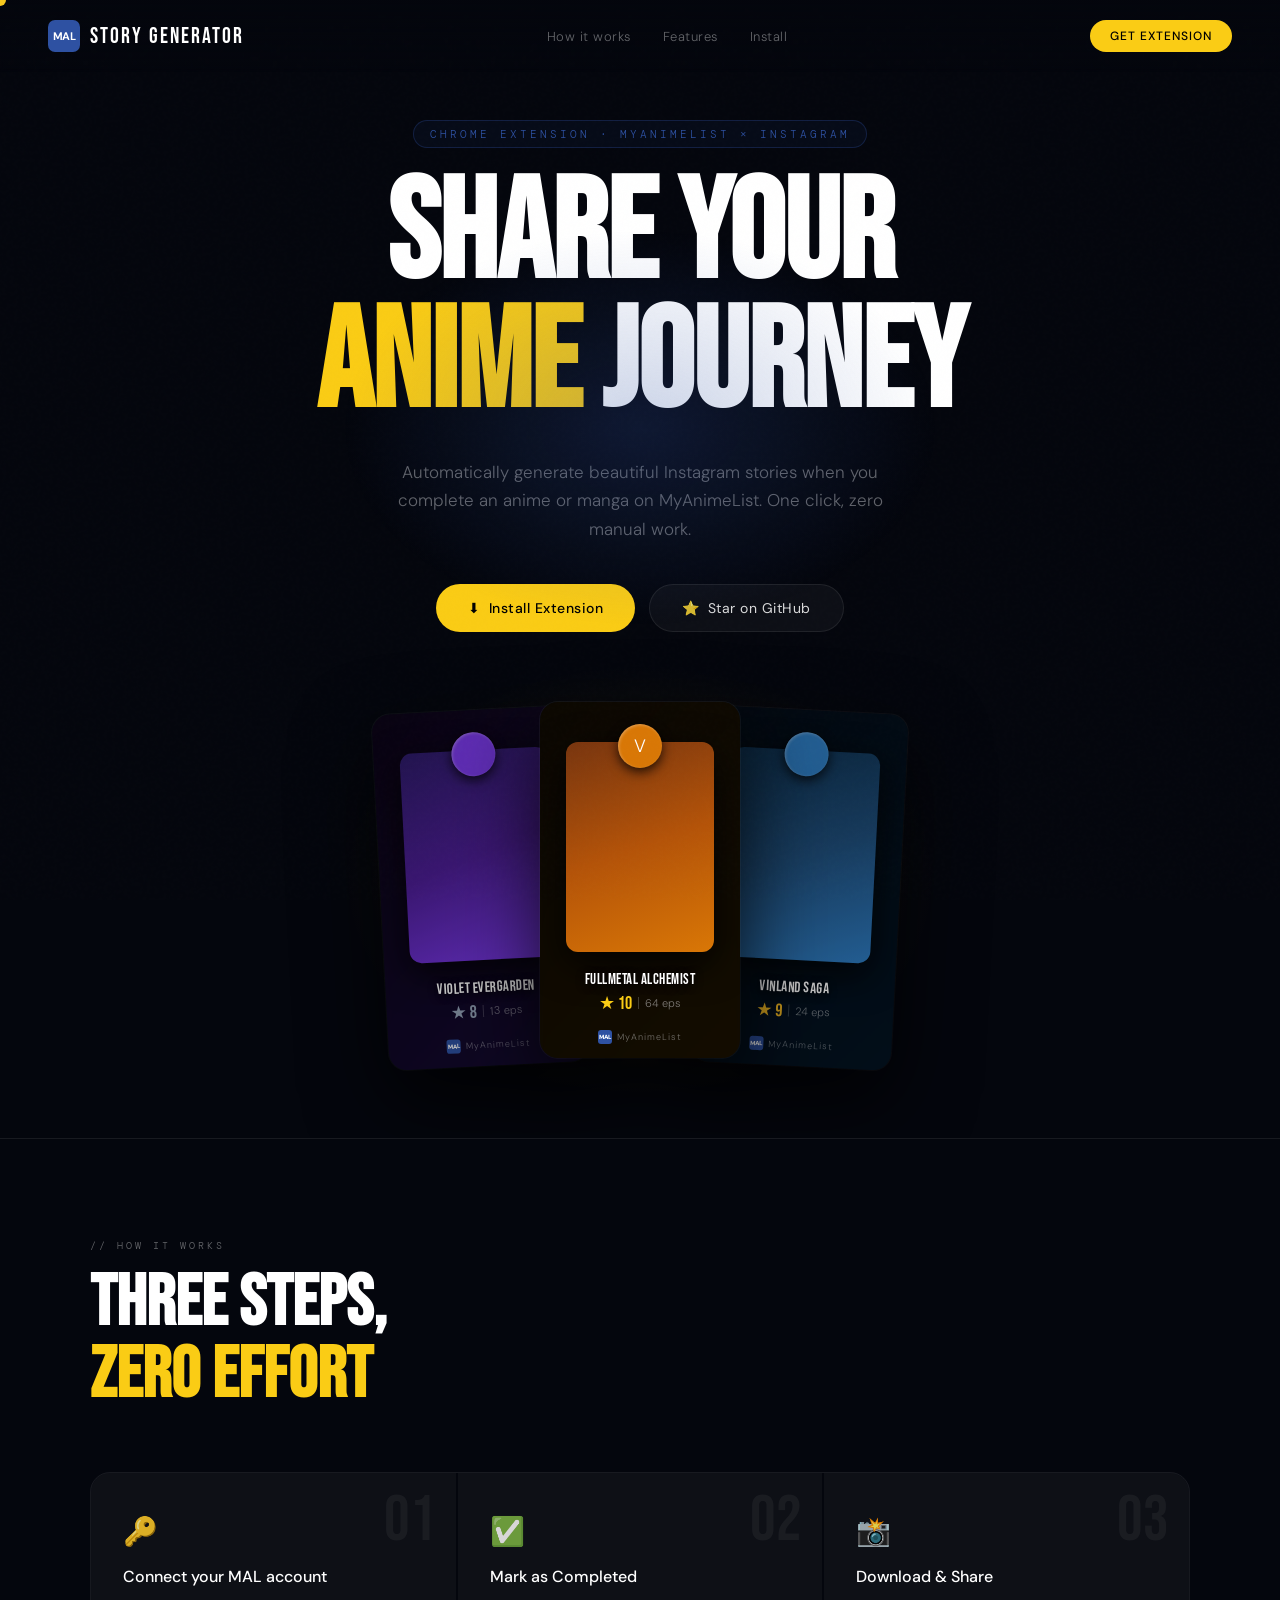
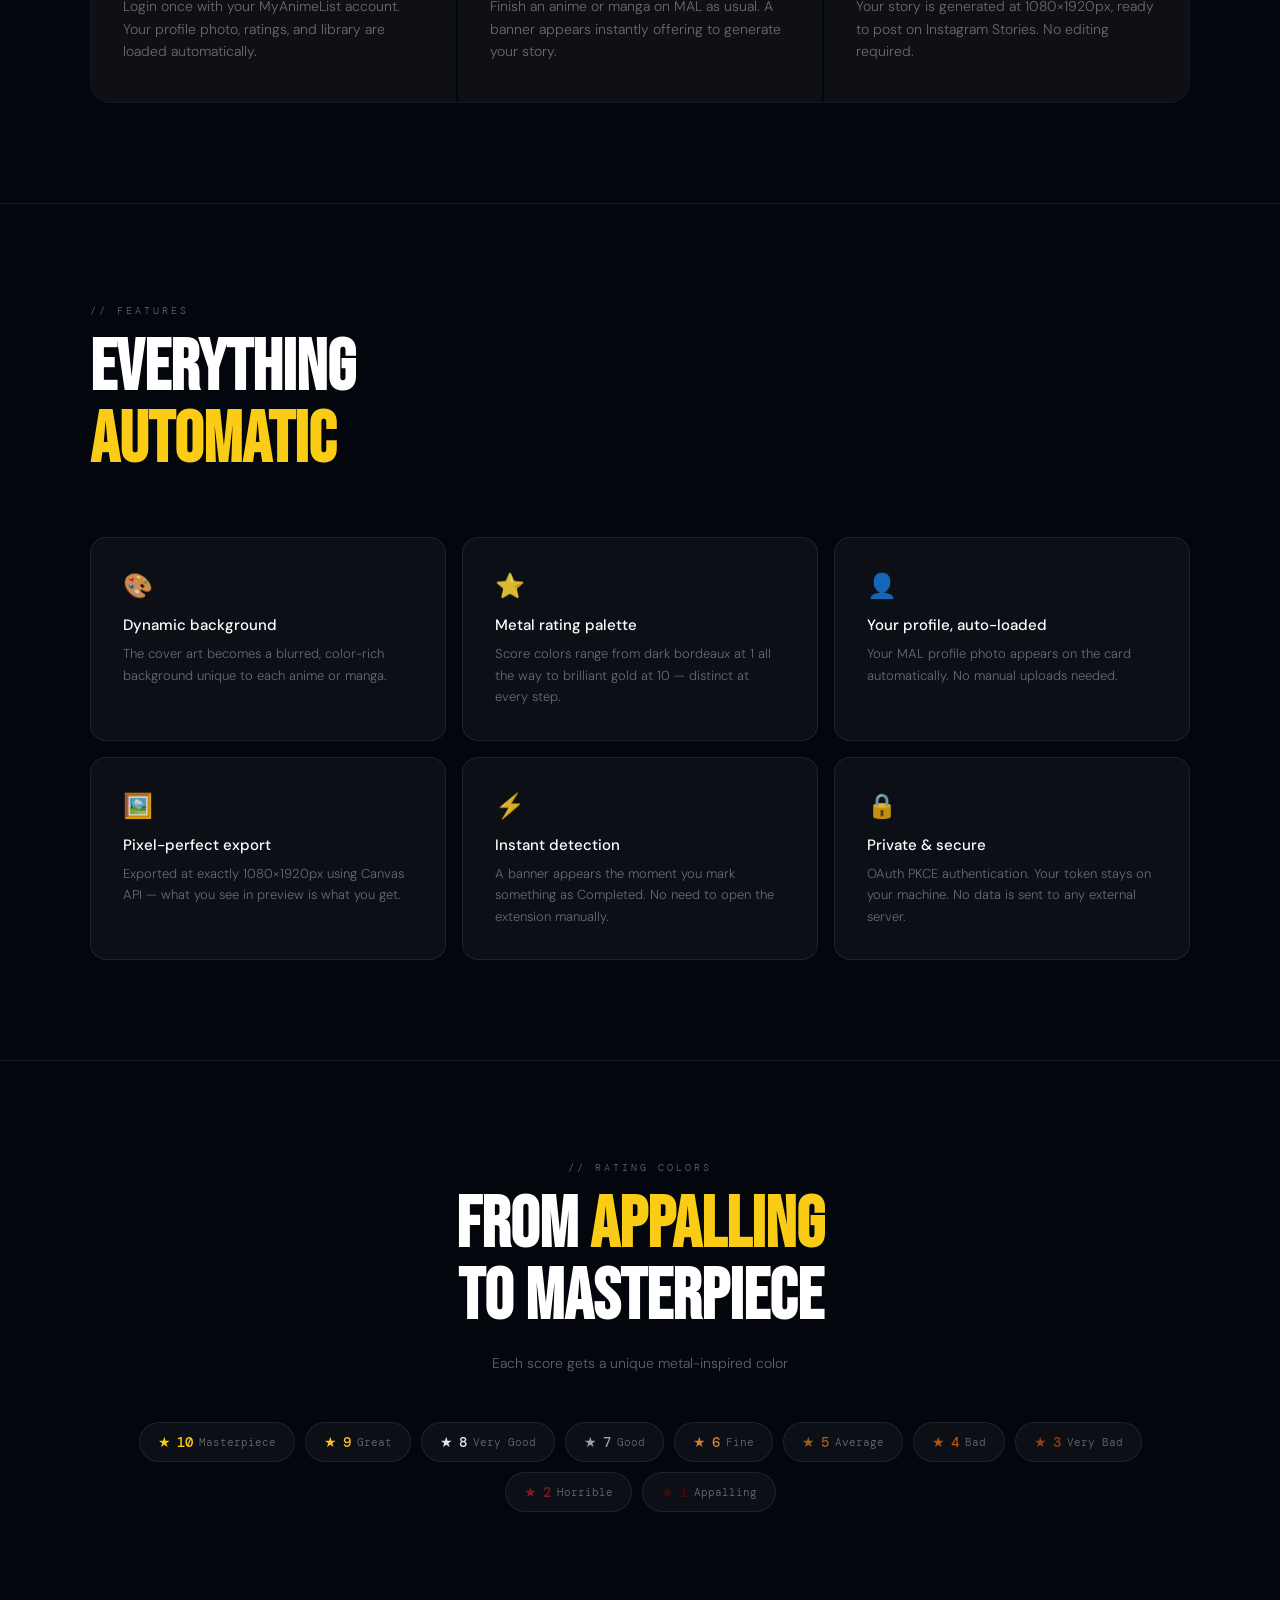
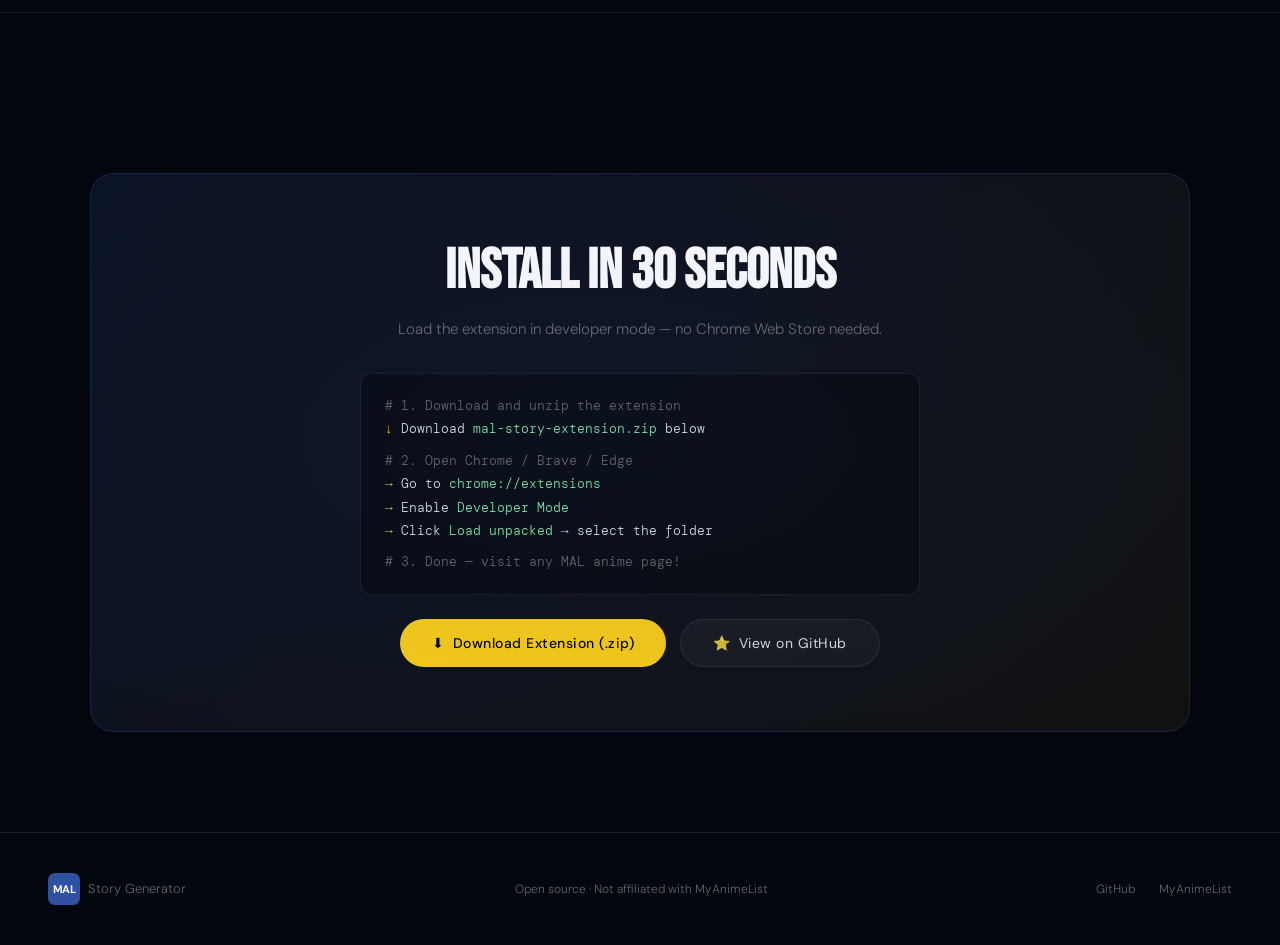
==== index.html @ 3ea52511 "add landing page and extension" ====
<!DOCTYPE html>
<html lang="en">
<head>
<meta charset="UTF-8" />
<meta name="viewport" content="width=device-width, initial-scale=1.0" />
<title>MAL Story Generator — Share your anime journey</title>
<meta name="description" content="Chrome extension that automatically generates Instagram stories when you complete an anime or manga on MyAnimeList." />
<link rel="preconnect" href="https://fonts.googleapis.com" />
<link href="https://fonts.googleapis.com/css2?family=Bebas+Neue&family=DM+Sans:ital,wght@0,300;0,400;0,500;1,300&family=DM+Mono:wght@400;500&display=swap" rel="stylesheet" />
<style>
  :root {
    --gold:    #facc15;
    --amber:   #fbbf24;
    --silver:  #e2e8f0;
    --blue:    #2e51a2;
    --dark:    #080c14;
    --darker:  #04060d;
    --card:    rgba(255,255,255,0.04);
    --border:  rgba(255,255,255,0.08);
    --text:    rgba(255,255,255,0.85);
    --muted:   rgba(255,255,255,0.38);
  }

  *, *::before, *::after { box-sizing: border-box; margin: 0; padding: 0; }

  html { scroll-behavior: smooth; }

  body {
    background: var(--darker);
    color: var(--text);
    font-family: 'DM Sans', sans-serif;
    font-weight: 300;
    overflow-x: hidden;
    cursor: none;
  }

  /* Custom cursor */
  .cursor {
    position: fixed; top: 0; left: 0; z-index: 9999;
    width: 12px; height: 12px; border-radius: 50%;
    background: var(--gold);
    pointer-events: none;
    transform: translate(-50%, -50%);
    transition: transform 0.1s, width 0.2s, height 0.2s, background 0.2s;
    mix-blend-mode: exclusion;
  }
  .cursor.big { width: 40px; height: 40px; }

  /* Noise overlay */
  body::before {
    content: '';
    position: fixed; inset: 0; z-index: 1; pointer-events: none;
    background-image: url("data:image/svg+xml,%3Csvg viewBox='0 0 256 256' xmlns='http://www.w3.org/2000/svg'%3E%3Cfilter id='noise'%3E%3CfeTurbulence type='fractalNoise' baseFrequency='0.9' numOctaves='4' stitchTiles='stitch'/%3E%3C/filter%3E%3Crect width='100%25' height='100%25' filter='url(%23noise)' opacity='0.04'/%3E%3C/svg%3E");
    opacity: 0.35;
  }

  /* ── NAV ── */
  nav {
    position: fixed; top: 0; left: 0; right: 0; z-index: 100;
    display: flex; align-items: center; justify-content: space-between;
    padding: 20px 48px;
    background: linear-gradient(to bottom, rgba(4,6,13,0.9), transparent);
    backdrop-filter: blur(2px);
  }
  .nav-logo {
    display: flex; align-items: center; gap: 10px;
    font-family: 'Bebas Neue', sans-serif;
    font-size: 22px; letter-spacing: 2px; color: #fff;
  }
  .nav-logo-sq {
    width: 32px; height: 32px; background: var(--blue); border-radius: 7px;
    display: flex; align-items: center; justify-content: center;
    font-size: 11px; font-weight: 700; color: #fff; letter-spacing: -0.5px;
    font-family: 'DM Sans', sans-serif;
  }
  .nav-link {
    font-size: 13px; color: var(--muted); text-decoration: none; letter-spacing: 0.5px;
    transition: color 0.2s;
  }
  .nav-link:hover { color: #fff; }
  .nav-cta {
    background: var(--gold); color: #000;
    font-size: 12px; font-weight: 500; letter-spacing: 1px; text-transform: uppercase;
    padding: 8px 20px; border-radius: 20px; text-decoration: none;
    transition: transform 0.2s, box-shadow 0.2s;
  }
  .nav-cta:hover { transform: translateY(-1px); box-shadow: 0 4px 20px rgba(250,204,21,0.3); }

  /* ── HERO ── */
  .hero {
    min-height: 100vh;
    display: flex; flex-direction: column; align-items: center; justify-content: center;
    padding: 120px 24px 80px;
    position: relative; overflow: hidden;
  }

  /* Glow de fundo */
  .hero::after {
    content: '';
    position: absolute; top: 20%; left: 50%; transform: translateX(-50%);
    width: 600px; height: 400px;
    background: radial-gradient(ellipse, rgba(46,81,162,0.25) 0%, transparent 70%);
    pointer-events: none;
  }

  .hero-eyebrow {
    font-family: 'DM Mono', monospace;
    font-size: 11px; letter-spacing: 3px; text-transform: uppercase;
    color: var(--blue); margin-bottom: 24px;
    border: 1px solid rgba(46,81,162,0.3);
    padding: 6px 16px; border-radius: 20px;
    background: rgba(46,81,162,0.08);
    animation: fadeUp 0.8s ease both;
  }

  .hero-title {
    font-family: 'Bebas Neue', sans-serif;
    font-size: clamp(64px, 12vw, 140px);
    line-height: 0.92; letter-spacing: -1px;
    text-align: center; color: #fff;
    animation: fadeUp 0.8s 0.1s ease both;
  }
  .hero-title span { color: var(--gold); }

  .hero-sub {
    max-width: 520px; text-align: center;
    font-size: 17px; line-height: 1.7; color: var(--muted);
    margin-top: 28px;
    animation: fadeUp 0.8s 0.2s ease both;
  }

  .hero-actions {
    display: flex; gap: 14px; margin-top: 40px; flex-wrap: wrap; justify-content: center;
    animation: fadeUp 0.8s 0.3s ease both;
  }
  .btn-primary {
    background: var(--gold); color: #000;
    font-weight: 500; font-size: 14px; letter-spacing: 0.5px;
    padding: 14px 32px; border-radius: 40px; text-decoration: none;
    transition: transform 0.2s, box-shadow 0.2s;
    display: flex; align-items: center; gap: 8px;
  }
  .btn-primary:hover { transform: translateY(-2px); box-shadow: 0 8px 32px rgba(250,204,21,0.3); }
  .btn-secondary {
    background: var(--card); border: 1px solid var(--border); color: var(--text);
    font-weight: 400; font-size: 14px; letter-spacing: 0.5px;
    padding: 14px 32px; border-radius: 40px; text-decoration: none;
    transition: background 0.2s, border-color 0.2s;
    display: flex; align-items: center; gap: 8px;
  }
  .btn-secondary:hover { background: rgba(255,255,255,0.08); border-color: rgba(255,255,255,0.2); }

  /* ── CARD PREVIEW ── */
  .hero-preview {
    margin-top: 70px; position: relative;
    animation: fadeUp 0.8s 0.4s ease both;
  }
  .preview-glow {
    position: absolute; inset: -40px;
    background: radial-gradient(ellipse, rgba(250,204,21,0.1) 0%, transparent 70%);
    pointer-events: none;
  }

  /* Card simulado */
  .mock-card {
    width: 200px; height: 356px; border-radius: 18px; overflow: hidden;
    position: relative; background: #0a0f1a;
    box-shadow: 0 32px 80px rgba(0,0,0,0.8), 0 0 0 1px rgba(255,255,255,0.06);
    display: inline-block;
  }
  .mock-card + .mock-card {
    margin-left: -40px; transform: rotate(4deg) translateY(16px);
    filter: brightness(0.7);
  }
  .mock-cards { display: flex; align-items: flex-end; }

  .mock-bg {
    position: absolute; inset: 0;
    background-size: cover; background-position: center;
    filter: blur(5px) brightness(0.4) saturate(1.3);
    transform: scale(1.08);
  }
  .mock-cover {
    position: absolute; left: 50%; top: 40px;
    transform: translateX(-50%);
    width: 148px; height: 210px; border-radius: 12px;
    background-size: cover; background-position: center;
    box-shadow: 0 12px 36px rgba(0,0,0,0.8);
  }
  .mock-avatar {
    position: absolute; left: 50%; top: 22px;
    transform: translateX(-50%);
    width: 44px; height: 44px; border-radius: 50%;
    background: #333; z-index: 2;
    box-shadow: inset 1px 1px 3px rgba(255,255,255,0.3), 0 4px 12px rgba(0,0,0,0.8);
    overflow: hidden;
  }
  .mock-avatar img { width: 100%; height: 100%; object-fit: cover; }
  .mock-title {
    position: absolute; left: 0; right: 0; text-align: center;
    top: 268px; font-family: 'Bebas Neue', sans-serif; font-size: 15px;
    letter-spacing: 0.5px; color: #fff; padding: 0 10px;
    text-shadow: 0 2px 8px rgba(0,0,0,0.9);
  }
  .mock-rating {
    position: absolute; left: 0; right: 0; text-align: center; top: 290px;
    font-size: 12px; display: flex; align-items: center; justify-content: center; gap: 6px;
  }
  .mock-score { font-family: 'Bebas Neue', sans-serif; font-size: 18px; }
  .mock-sep { width: 1px; height: 12px; background: rgba(255,255,255,0.2); }
  .mock-eps { font-size: 11px; color: rgba(255,255,255,0.45); }
  .mock-mal {
    position: absolute; left: 0; right: 0; bottom: 14px;
    display: flex; align-items: center; justify-content: center; gap: 5px;
  }
  .mock-mal-sq {
    width: 14px; height: 14px; background: var(--blue); border-radius: 3px;
    display: flex; align-items: center; justify-content: center;
    font-size: 6px; font-weight: 900; color: #fff; font-family: 'DM Sans', sans-serif;
  }
  .mock-mal-txt { font-size: 9px; color: rgba(255,255,255,0.4); letter-spacing: 1px; }

  /* ── SECTION BASE ── */
  section { padding: 100px 24px; position: relative; }
  .container { max-width: 1100px; margin: 0 auto; }
  .section-label {
    font-family: 'DM Mono', monospace;
    font-size: 10px; letter-spacing: 3px; text-transform: uppercase;
    color: var(--muted); margin-bottom: 16px;
  }
  .section-title {
    font-family: 'Bebas Neue', sans-serif;
    font-size: clamp(36px, 6vw, 72px);
    line-height: 1; color: #fff; margin-bottom: 20px;
  }
  .section-title span { color: var(--gold); }

  /* ── HOW IT WORKS ── */
  .steps {
    display: grid; grid-template-columns: repeat(auto-fit, minmax(220px, 1fr));
    gap: 2px; margin-top: 60px;
    border: 1px solid var(--border); border-radius: 20px; overflow: hidden;
  }
  .step {
    padding: 40px 32px; background: var(--card);
    position: relative; transition: background 0.3s;
  }
  .step:hover { background: rgba(255,255,255,0.06); }
  .step-num {
    font-family: 'Bebas Neue', sans-serif;
    font-size: 64px; color: rgba(255,255,255,0.05);
    position: absolute; top: 16px; right: 20px; line-height: 1;
  }
  .step-icon {
    font-size: 28px; margin-bottom: 16px; display: block;
  }
  .step-title {
    font-size: 16px; font-weight: 500; color: #fff; margin-bottom: 8px;
  }
  .step-desc { font-size: 14px; color: var(--muted); line-height: 1.6; }

  /* ── FEATURES ── */
  .features-grid {
    display: grid; grid-template-columns: repeat(auto-fit, minmax(300px, 1fr));
    gap: 16px; margin-top: 60px;
  }
  .feature-card {
    padding: 32px; border-radius: 16px;
    background: var(--card); border: 1px solid var(--border);
    transition: border-color 0.3s, transform 0.3s;
  }
  .feature-card:hover { border-color: rgba(250,204,21,0.2); transform: translateY(-4px); }
  .feature-icon { font-size: 24px; margin-bottom: 14px; }
  .feature-title { font-size: 15px; font-weight: 500; color: #fff; margin-bottom: 8px; }
  .feature-desc { font-size: 13px; color: var(--muted); line-height: 1.65; }

  /* ── RATING SHOWCASE ── */
  .ratings-row {
    display: flex; gap: 10px; margin-top: 50px; flex-wrap: wrap; justify-content: center;
  }
  .rating-pill {
    display: flex; align-items: center; gap: 6px;
    padding: 10px 18px; border-radius: 30px;
    background: rgba(255,255,255,0.04); border: 1px solid rgba(255,255,255,0.08);
    font-size: 14px; font-family: 'DM Mono', monospace;
    transition: transform 0.2s;
  }
  .rating-pill:hover { transform: scale(1.05); }
  .rating-star { font-size: 14px; }
  .rating-score { font-weight: 500; }
  .rating-label { font-size: 11px; color: var(--muted); }

  /* ── INSTALL ── */
  .install-box {
    background: linear-gradient(135deg, rgba(46,81,162,0.15), rgba(250,204,21,0.05));
    border: 1px solid rgba(46,81,162,0.3);
    border-radius: 24px; padding: 64px 48px;
    text-align: center; margin-top: 60px; position: relative; overflow: hidden;
  }
  .install-box::before {
    content: '';
    position: absolute; top: -50%; left: -50%; width: 200%; height: 200%;
    background: radial-gradient(ellipse at center, rgba(46,81,162,0.1) 0%, transparent 60%);
    pointer-events: none;
  }
  .install-title {
    font-family: 'Bebas Neue', sans-serif;
    font-size: clamp(32px, 5vw, 56px); color: #fff; margin-bottom: 12px;
  }
  .install-sub { font-size: 15px; color: var(--muted); margin-bottom: 32px; line-height: 1.6; }

  .code-block {
    background: rgba(0,0,0,0.4); border: 1px solid var(--border);
    border-radius: 12px; padding: 20px 24px;
    font-family: 'DM Mono', monospace; font-size: 13px;
    color: var(--silver); text-align: left; margin: 24px auto;
    max-width: 560px; line-height: 1.8;
  }
  .code-block .comment { color: var(--muted); }
  .code-block .cmd { color: var(--gold); }
  .code-block .num { color: #86efac; }

  /* ── FOOTER ── */
  footer {
    border-top: 1px solid var(--border);
    padding: 40px 48px; display: flex; align-items: center; justify-content: space-between;
    flex-wrap: wrap; gap: 16px;
  }
  .footer-logo { display: flex; align-items: center; gap: 8px; }
  .footer-text { font-size: 12px; color: var(--muted); }
  .footer-links { display: flex; gap: 24px; }
  .footer-link { font-size: 12px; color: var(--muted); text-decoration: none; transition: color 0.2s; }
  .footer-link:hover { color: #fff; }

  /* ── ANIMATIONS ── */
  @keyframes fadeUp {
    from { opacity: 0; transform: translateY(24px); }
    to   { opacity: 1; transform: translateY(0); }
  }

  /* Scroll reveal */
  .reveal {
    opacity: 0; transform: translateY(32px);
    transition: opacity 0.7s ease, transform 0.7s ease;
  }
  .reveal.visible { opacity: 1; transform: translateY(0); }

  /* ── DIVIDER ── */
  .divider {
    width: 100%; height: 1px; background: var(--border);
    margin: 0;
  }

  @media (max-width: 768px) {
    nav { padding: 16px 24px; }
    nav .nav-links { display: none; }
    .install-box { padding: 40px 24px; }
    footer { flex-direction: column; align-items: flex-start; }
  }
</style>
</head>
<body>

<div class="cursor" id="cursor"></div>

<!-- NAV -->
<nav>
  <div class="nav-logo">
    <div class="nav-logo-sq">MAL</div>
    Story Generator
  </div>
  <div class="nav-links" style="display:flex;gap:32px;align-items:center;">
    <a href="#how" class="nav-link">How it works</a>
    <a href="#features" class="nav-link">Features</a>
    <a href="#install" class="nav-link">Install</a>
  </div>
  <a href="#install" class="nav-cta">Get Extension</a>
</nav>

<!-- HERO -->
<section class="hero">
  <div class="hero-eyebrow">Chrome Extension · MyAnimeList × Instagram</div>
  <h1 class="hero-title">
    SHARE YOUR<br /><span>ANIME</span> JOURNEY
  </h1>
  <p class="hero-sub">
    Automatically generate beautiful Instagram stories when you complete an anime or manga on MyAnimeList. One click, zero manual work.
  </p>
  <div class="hero-actions">
    <a href="#install" class="btn-primary">
      <span>⬇</span> Install Extension
    </a>
    <a href="https://github.com/Vltachi/mal-story-generator" class="btn-secondary" target="_blank">
      <span>⭐</span> Star on GitHub
    </a>
  </div>

  <div class="hero-preview">
    <div class="preview-glow"></div>
    <div class="mock-cards">
      <!-- Card principal -->
      <div class="mock-card" style="transform:rotate(-3deg) translateY(8px);filter:brightness(0.75);">
        <div class="mock-bg" style="background:linear-gradient(135deg,#1a0a2e,#2d1b69);"></div>
        <div class="mock-cover" style="background:linear-gradient(160deg,#2d1b69,#4c1d95,#7c3aed);"></div>
        <div class="mock-avatar" style="background:#7c3aed;"></div>
        <div class="mock-title">Violet Evergarden</div>
        <div class="mock-rating">
          <span class="mock-score" style="color:#94a3b8;">★ 8</span>
          <span class="mock-sep"></span>
          <span class="mock-eps">13 eps</span>
        </div>
        <div class="mock-mal"><div class="mock-mal-sq">MAL</div><span class="mock-mal-txt">MyAnimeList</span></div>
      </div>
      <!-- Card destaque -->
      <div class="mock-card" style="z-index:2;transform:rotate(0deg);filter:brightness(1);">
        <div class="mock-bg" style="background:linear-gradient(135deg,#1a1200,#2d2000);"></div>
        <div class="mock-cover" style="background:linear-gradient(160deg,#78350f,#b45309,#d97706);"></div>
        <div class="mock-avatar" style="background:#d97706;display:flex;align-items:center;justify-content:center;font-size:18px;color:#fff;">V</div>
        <div class="mock-title">Fullmetal Alchemist</div>
        <div class="mock-rating">
          <span class="mock-score" style="color:#facc15;">★ 10</span>
          <span class="mock-sep"></span>
          <span class="mock-eps">64 eps</span>
        </div>
        <div class="mock-mal"><div class="mock-mal-sq">MAL</div><span class="mock-mal-txt">MyAnimeList</span></div>
      </div>
      <!-- Card direita -->
      <div class="mock-card" style="transform:rotate(3deg) translateY(8px);filter:brightness(0.75);">
        <div class="mock-bg" style="background:linear-gradient(135deg,#0a1a2e,#0c2d4a);"></div>
        <div class="mock-cover" style="background:linear-gradient(160deg,#0c2d4a,#1e4d7a,#2e7cc2);"></div>
        <div class="mock-avatar" style="background:#2e7cc2;"></div>
        <div class="mock-title">Vinland Saga</div>
        <div class="mock-rating">
          <span class="mock-score" style="color:#fbbf24;">★ 9</span>
          <span class="mock-sep"></span>
          <span class="mock-eps">24 eps</span>
        </div>
        <div class="mock-mal"><div class="mock-mal-sq">MAL</div><span class="mock-mal-txt">MyAnimeList</span></div>
      </div>
    </div>
  </div>
</section>

<div class="divider"></div>

<!-- HOW IT WORKS -->
<section id="how">
  <div class="container">
    <div class="reveal">
      <div class="section-label">// how it works</div>
      <h2 class="section-title">THREE STEPS,<br /><span>ZERO EFFORT</span></h2>
    </div>
    <div class="steps reveal">
      <div class="step">
        <span class="step-num">01</span>
        <span class="step-icon">🔑</span>
        <div class="step-title">Connect your MAL account</div>
        <div class="step-desc">Login once with your MyAnimeList account. Your profile photo, ratings, and library are loaded automatically.</div>
      </div>
      <div class="step">
        <span class="step-num">02</span>
        <span class="step-icon">✅</span>
        <div class="step-title">Mark as Completed</div>
        <div class="step-desc">Finish an anime or manga on MAL as usual. A banner appears instantly offering to generate your story.</div>
      </div>
      <div class="step">
        <span class="step-num">03</span>
        <span class="step-icon">📸</span>
        <div class="step-title">Download & Share</div>
        <div class="step-desc">Your story is generated at 1080×1920px, ready to post on Instagram Stories. No editing required.</div>
      </div>
    </div>
  </div>
</section>

<div class="divider"></div>

<!-- FEATURES -->
<section id="features">
  <div class="container">
    <div class="reveal">
      <div class="section-label">// features</div>
      <h2 class="section-title">EVERYTHING<br /><span>AUTOMATIC</span></h2>
    </div>
    <div class="features-grid reveal">
      <div class="feature-card">
        <div class="feature-icon">🎨</div>
        <div class="feature-title">Dynamic background</div>
        <div class="feature-desc">The cover art becomes a blurred, color-rich background unique to each anime or manga.</div>
      </div>
      <div class="feature-card">
        <div class="feature-icon">⭐</div>
        <div class="feature-title">Metal rating palette</div>
        <div class="feature-desc">Score colors range from dark bordeaux at 1 all the way to brilliant gold at 10 — distinct at every step.</div>
      </div>
      <div class="feature-card">
        <div class="feature-icon">👤</div>
        <div class="feature-title">Your profile, auto-loaded</div>
        <div class="feature-desc">Your MAL profile photo appears on the card automatically. No manual uploads needed.</div>
      </div>
      <div class="feature-card">
        <div class="feature-icon">🖼️</div>
        <div class="feature-title">Pixel-perfect export</div>
        <div class="feature-desc">Exported at exactly 1080×1920px using Canvas API — what you see in preview is what you get.</div>
      </div>
      <div class="feature-card">
        <div class="feature-icon">⚡</div>
        <div class="feature-title">Instant detection</div>
        <div class="feature-desc">A banner appears the moment you mark something as Completed. No need to open the extension manually.</div>
      </div>
      <div class="feature-card">
        <div class="feature-icon">🔒</div>
        <div class="feature-title">Private & secure</div>
        <div class="feature-desc">OAuth PKCE authentication. Your token stays on your machine. No data is sent to any external server.</div>
      </div>
    </div>
  </div>
</section>

<div class="divider"></div>

<!-- RATING SHOWCASE -->
<section>
  <div class="container" style="text-align:center;">
    <div class="reveal">
      <div class="section-label">// rating colors</div>
      <h2 class="section-title">FROM <span>APPALLING</span><br />TO MASTERPIECE</h2>
      <p style="color:var(--muted);font-size:14px;margin-top:12px;">Each score gets a unique metal-inspired color</p>
    </div>
    <div class="ratings-row reveal">
      <div class="rating-pill"><span class="rating-star" style="color:#facc15;">★</span><span class="rating-score" style="color:#facc15;">10</span><span class="rating-label">Masterpiece</span></div>
      <div class="rating-pill"><span class="rating-star" style="color:#fbbf24;">★</span><span class="rating-score" style="color:#fbbf24;">9</span><span class="rating-label">Great</span></div>
      <div class="rating-pill"><span class="rating-star" style="color:#e2e8f0;">★</span><span class="rating-score" style="color:#e2e8f0;">8</span><span class="rating-label">Very Good</span></div>
      <div class="rating-pill"><span class="rating-star" style="color:#94a3b8;">★</span><span class="rating-score" style="color:#94a3b8;">7</span><span class="rating-label">Good</span></div>
      <div class="rating-pill"><span class="rating-star" style="color:#cd7f32;">★</span><span class="rating-score" style="color:#cd7f32;">6</span><span class="rating-label">Fine</span></div>
      <div class="rating-pill"><span class="rating-star" style="color:#a05c1e;">★</span><span class="rating-score" style="color:#a05c1e;">5</span><span class="rating-label">Average</span></div>
      <div class="rating-pill"><span class="rating-star" style="color:#b45309;">★</span><span class="rating-score" style="color:#b45309;">4</span><span class="rating-label">Bad</span></div>
      <div class="rating-pill"><span class="rating-star" style="color:#92400e;">★</span><span class="rating-score" style="color:#92400e;">3</span><span class="rating-label">Very Bad</span></div>
      <div class="rating-pill"><span class="rating-star" style="color:#7f1d1d;">★</span><span class="rating-score" style="color:#7f1d1d;">2</span><span class="rating-label">Horrible</span></div>
      <div class="rating-pill"><span class="rating-star" style="color:#450a0a;">★</span><span class="rating-score" style="color:#450a0a;">1</span><span class="rating-label">Appalling</span></div>
    </div>
  </div>
</section>

<div class="divider"></div>

<!-- INSTALL -->
<section id="install">
  <div class="container">
    <div class="install-box reveal">
      <h2 class="install-title">INSTALL IN 30 SECONDS</h2>
      <p class="install-sub">Load the extension in developer mode — no Chrome Web Store needed.</p>

      <div class="code-block">
        <div><span class="comment"># 1. Download and unzip the extension</span></div>
        <div><span class="cmd">↓</span> Download <span class="num">mal-story-extension.zip</span> below</div>
        <div style="margin-top:8px;"><span class="comment"># 2. Open Chrome / Brave / Edge</span></div>
        <div><span class="cmd">→</span> Go to <span class="num">chrome://extensions</span></div>
        <div><span class="cmd">→</span> Enable <span class="num">Developer Mode</span></div>
        <div><span class="cmd">→</span> Click <span class="num">Load unpacked</span> → select the folder</div>
        <div style="margin-top:8px;"><span class="comment"># 3. Done — visit any MAL anime page!</span></div>
      </div>

      <div style="display:flex;gap:14px;justify-content:center;flex-wrap:wrap;margin-top:8px;">
        <a href="https://github.com/Vltachi/mal-story-generator/releases/latest/download/mal-story-extension.zip"
           class="btn-primary">
          <span>⬇</span> Download Extension (.zip)
        </a>
        <a href="https://github.com/Vltachi/mal-story-generator" class="btn-secondary" target="_blank">
          <span>⭐</span> View on GitHub
        </a>
      </div>
    </div>
  </div>
</section>

<!-- FOOTER -->
<footer>
  <div class="footer-logo">
    <div class="nav-logo-sq">MAL</div>
    <span style="font-size:13px;color:var(--muted);">Story Generator</span>
  </div>
  <div class="footer-text">Open source · Not affiliated with MyAnimeList</div>
  <div class="footer-links">
    <a href="https://github.com/Vltachi/mal-story-generator" class="footer-link" target="_blank">GitHub</a>
    <a href="https://myanimelist.net" class="footer-link" target="_blank">MyAnimeList</a>
  </div>
</footer>

<script>
  // Custom cursor
  const cursor = document.getElementById('cursor');
  document.addEventListener('mousemove', e => {
    cursor.style.left = e.clientX + 'px';
    cursor.style.top  = e.clientY + 'px';
  });
  document.querySelectorAll('a, button').forEach(el => {
    el.addEventListener('mouseenter', () => cursor.classList.add('big'));
    el.addEventListener('mouseleave', () => cursor.classList.remove('big'));
  });

  // Scroll reveal
  const reveals = document.querySelectorAll('.reveal');
  const observer = new IntersectionObserver(entries => {
    entries.forEach(e => { if (e.isIntersecting) e.target.classList.add('visible'); });
  }, { threshold: 0.12 });
  reveals.forEach(el => observer.observe(el));
</script>
</body>
</html>
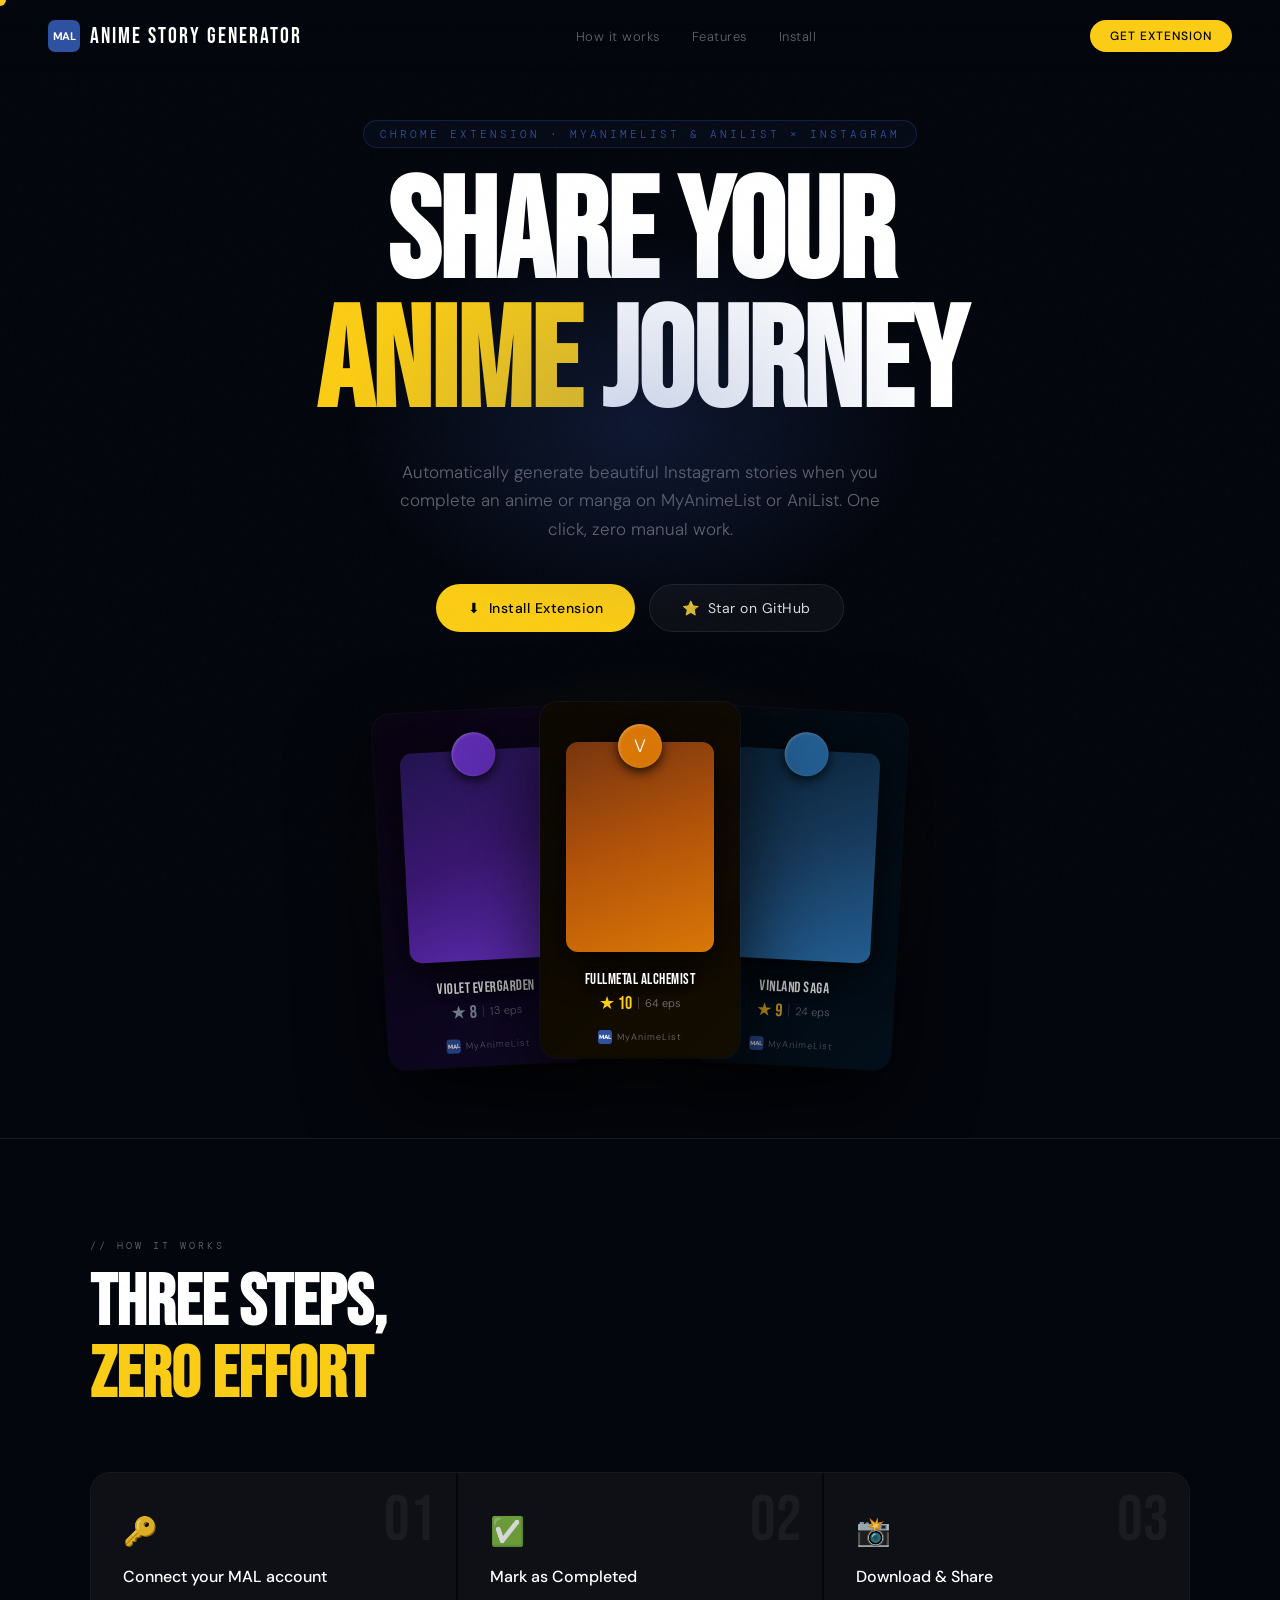
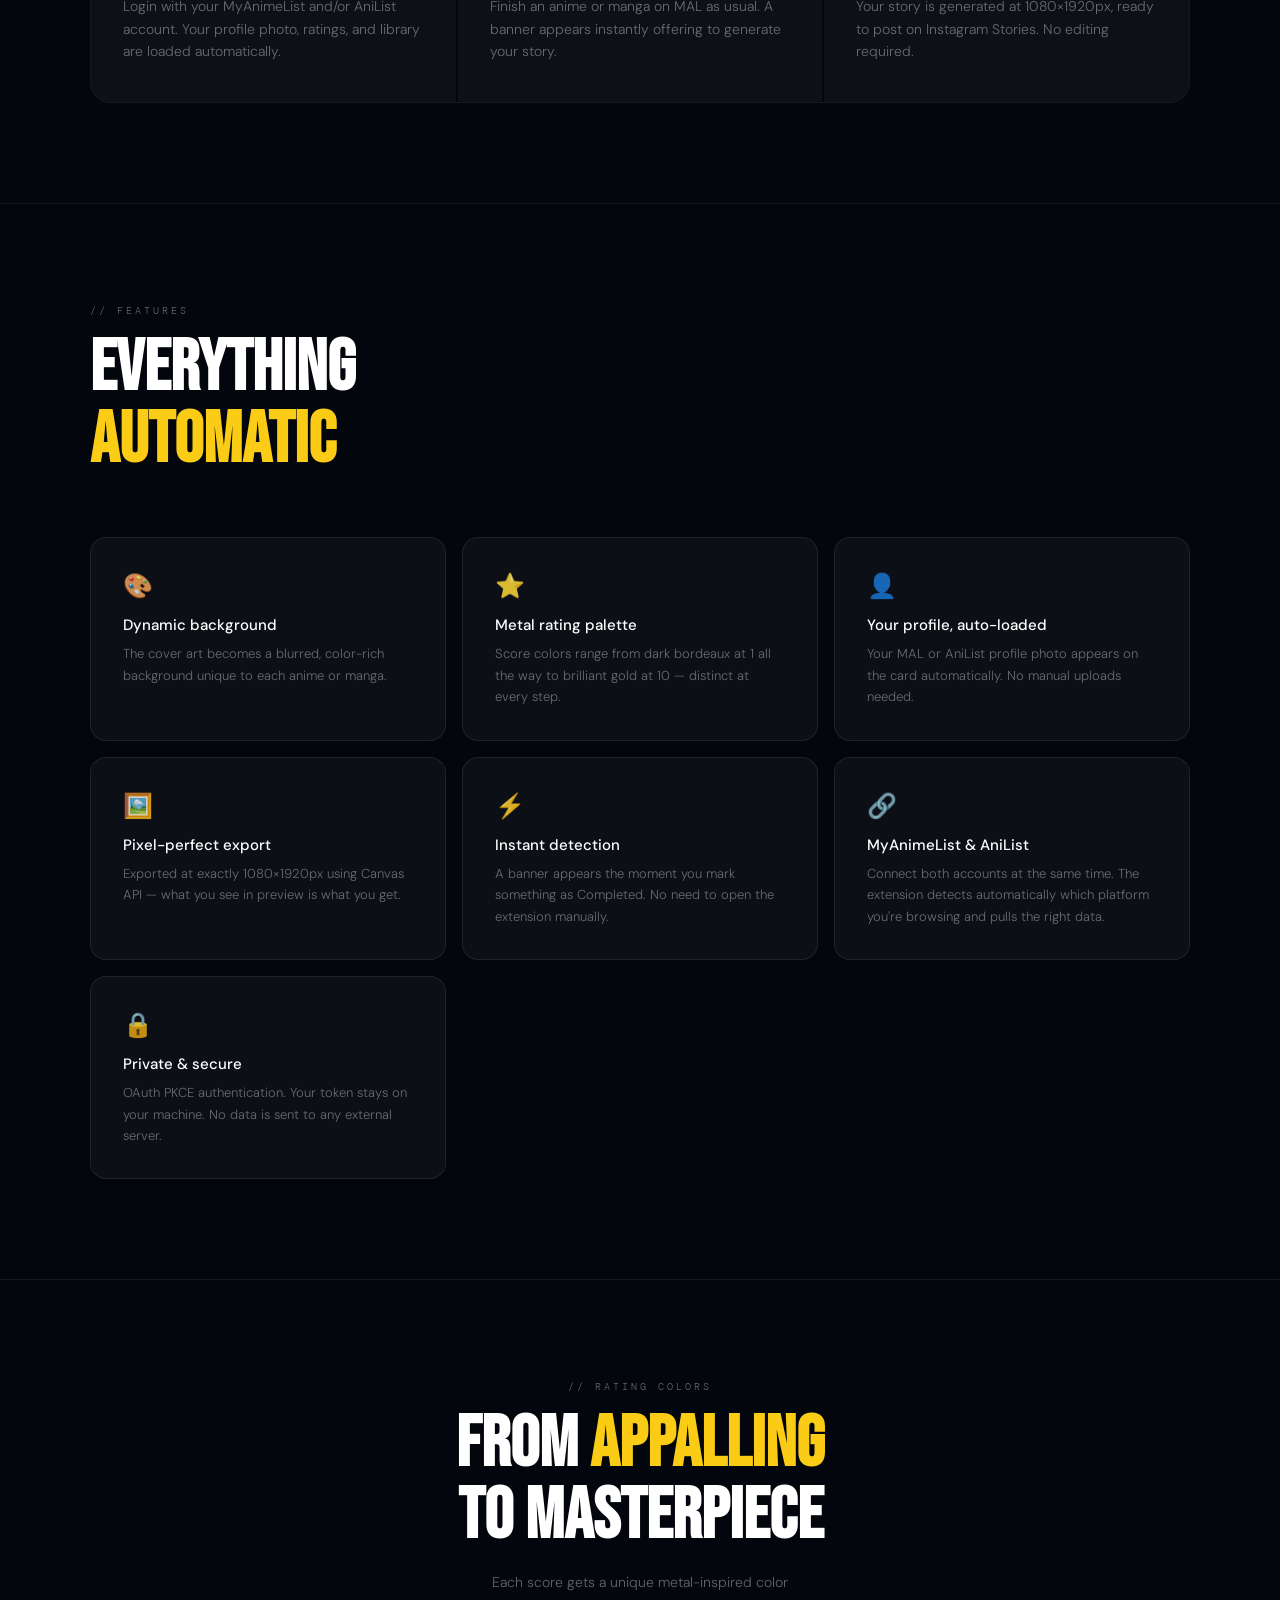
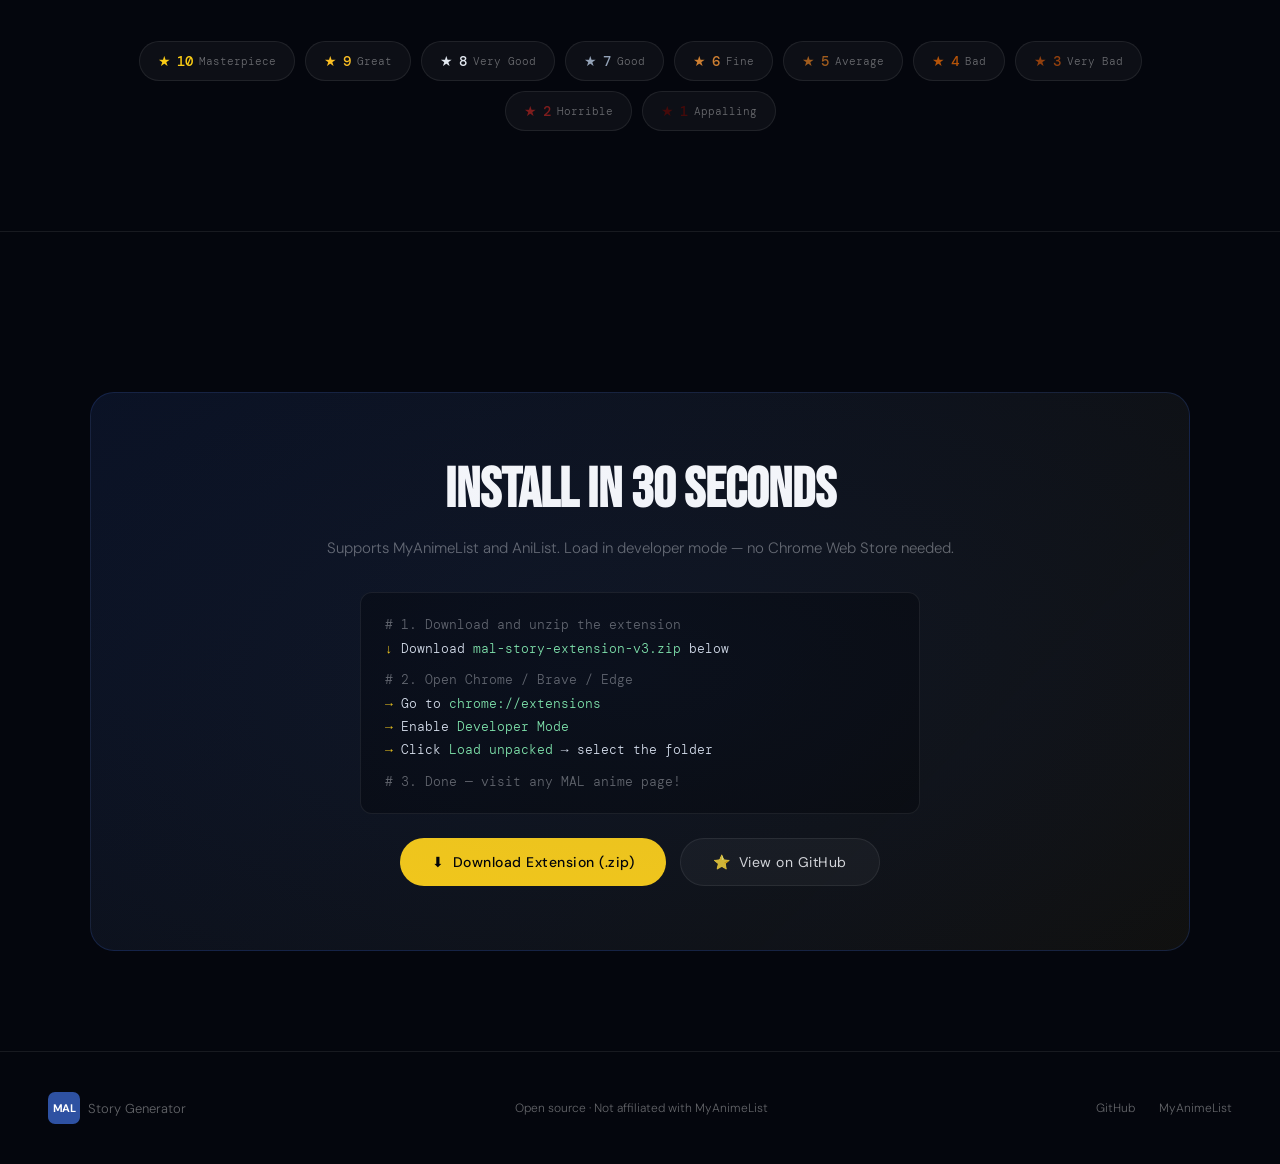
==== commit 8d6d92bc: "v3.0.0 — add AniList support" ====
--- a/index.html
+++ b/index.html
@@ -3,8 +3,8 @@
 <head>
 <meta charset="UTF-8" />
 <meta name="viewport" content="width=device-width, initial-scale=1.0" />
-<title>MAL Story Generator — Share your anime journey</title>
-<meta name="description" content="Chrome extension that automatically generates Instagram stories when you complete an anime or manga on MyAnimeList." />
+<title>Anime Story Generator — Share your anime journey</title>
+<meta name="description" content="Chrome extension that automatically generates Instagram stories when you complete an anime or manga on MyAnimeList or AniList." />
 <link rel="preconnect" href="https://fonts.googleapis.com" />
 <link href="https://fonts.googleapis.com/css2?family=Bebas+Neue&family=DM+Sans:ital,wght@0,300;0,400;0,500;1,300&family=DM+Mono:wght@400;500&display=swap" rel="stylesheet" />
 <style>
@@ -367,7 +367,7 @@
 <nav>
   <div class="nav-logo">
     <div class="nav-logo-sq">MAL</div>
-    Story Generator
+    Anime Story Generator
   </div>
   <div class="nav-links" style="display:flex;gap:32px;align-items:center;">
     <a href="#how" class="nav-link">How it works</a>
@@ -379,12 +379,12 @@
 
 <!-- HERO -->
 <section class="hero">
-  <div class="hero-eyebrow">Chrome Extension · MyAnimeList × Instagram</div>
+  <div class="hero-eyebrow">Chrome Extension · MyAnimeList & AniList × Instagram</div>
   <h1 class="hero-title">
     SHARE YOUR<br /><span>ANIME</span> JOURNEY
   </h1>
   <p class="hero-sub">
-    Automatically generate beautiful Instagram stories when you complete an anime or manga on MyAnimeList. One click, zero manual work.
+    Automatically generate beautiful Instagram stories when you complete an anime or manga on MyAnimeList or AniList. One click, zero manual work.
   </p>
   <div class="hero-actions">
     <a href="#install" class="btn-primary">
@@ -455,7 +455,7 @@
         <span class="step-num">01</span>
         <span class="step-icon">🔑</span>
         <div class="step-title">Connect your MAL account</div>
-        <div class="step-desc">Login once with your MyAnimeList account. Your profile photo, ratings, and library are loaded automatically.</div>
+        <div class="step-desc">Login with your MyAnimeList and/or AniList account. Your profile photo, ratings, and library are loaded automatically.</div>
       </div>
       <div class="step">
         <span class="step-num">02</span>
@@ -496,7 +496,7 @@
       <div class="feature-card">
         <div class="feature-icon">👤</div>
         <div class="feature-title">Your profile, auto-loaded</div>
-        <div class="feature-desc">Your MAL profile photo appears on the card automatically. No manual uploads needed.</div>
+        <div class="feature-desc">Your MAL or AniList profile photo appears on the card automatically. No manual uploads needed.</div>
       </div>
       <div class="feature-card">
         <div class="feature-icon">🖼️</div>
@@ -507,6 +507,11 @@
         <div class="feature-icon">⚡</div>
         <div class="feature-title">Instant detection</div>
         <div class="feature-desc">A banner appears the moment you mark something as Completed. No need to open the extension manually.</div>
+      </div>
+      <div class="feature-card">
+        <div class="feature-icon">🔗</div>
+        <div class="feature-title">MyAnimeList & AniList</div>
+        <div class="feature-desc">Connect both accounts at the same time. The extension detects automatically which platform you're browsing and pulls the right data.</div>
       </div>
       <div class="feature-card">
         <div class="feature-icon">🔒</div>
@@ -549,11 +554,11 @@
   <div class="container">
     <div class="install-box reveal">
       <h2 class="install-title">INSTALL IN 30 SECONDS</h2>
-      <p class="install-sub">Load the extension in developer mode — no Chrome Web Store needed.</p>
+      <p class="install-sub">Supports MyAnimeList and AniList. Load in developer mode — no Chrome Web Store needed.</p>
 
       <div class="code-block">
         <div><span class="comment"># 1. Download and unzip the extension</span></div>
-        <div><span class="cmd">↓</span> Download <span class="num">mal-story-extension.zip</span> below</div>
+        <div><span class="cmd">↓</span> Download <span class="num">mal-story-extension-v3.zip</span> below</div>
         <div style="margin-top:8px;"><span class="comment"># 2. Open Chrome / Brave / Edge</span></div>
         <div><span class="cmd">→</span> Go to <span class="num">chrome://extensions</span></div>
         <div><span class="cmd">→</span> Enable <span class="num">Developer Mode</span></div>
@@ -562,7 +567,7 @@
       </div>
 
       <div style="display:flex;gap:14px;justify-content:center;flex-wrap:wrap;margin-top:8px;">
-        <a href="https://github.com/Vltachi/mal-story-generator/releases/latest/download/mal-story-extension.zip"
+        <a href="https://github.com/Vltachi/mal-story-generator/releases/latest/download/mal-story-extension-v3.zip"
            class="btn-primary">
           <span>⬇</span> Download Extension (.zip)
         </a>
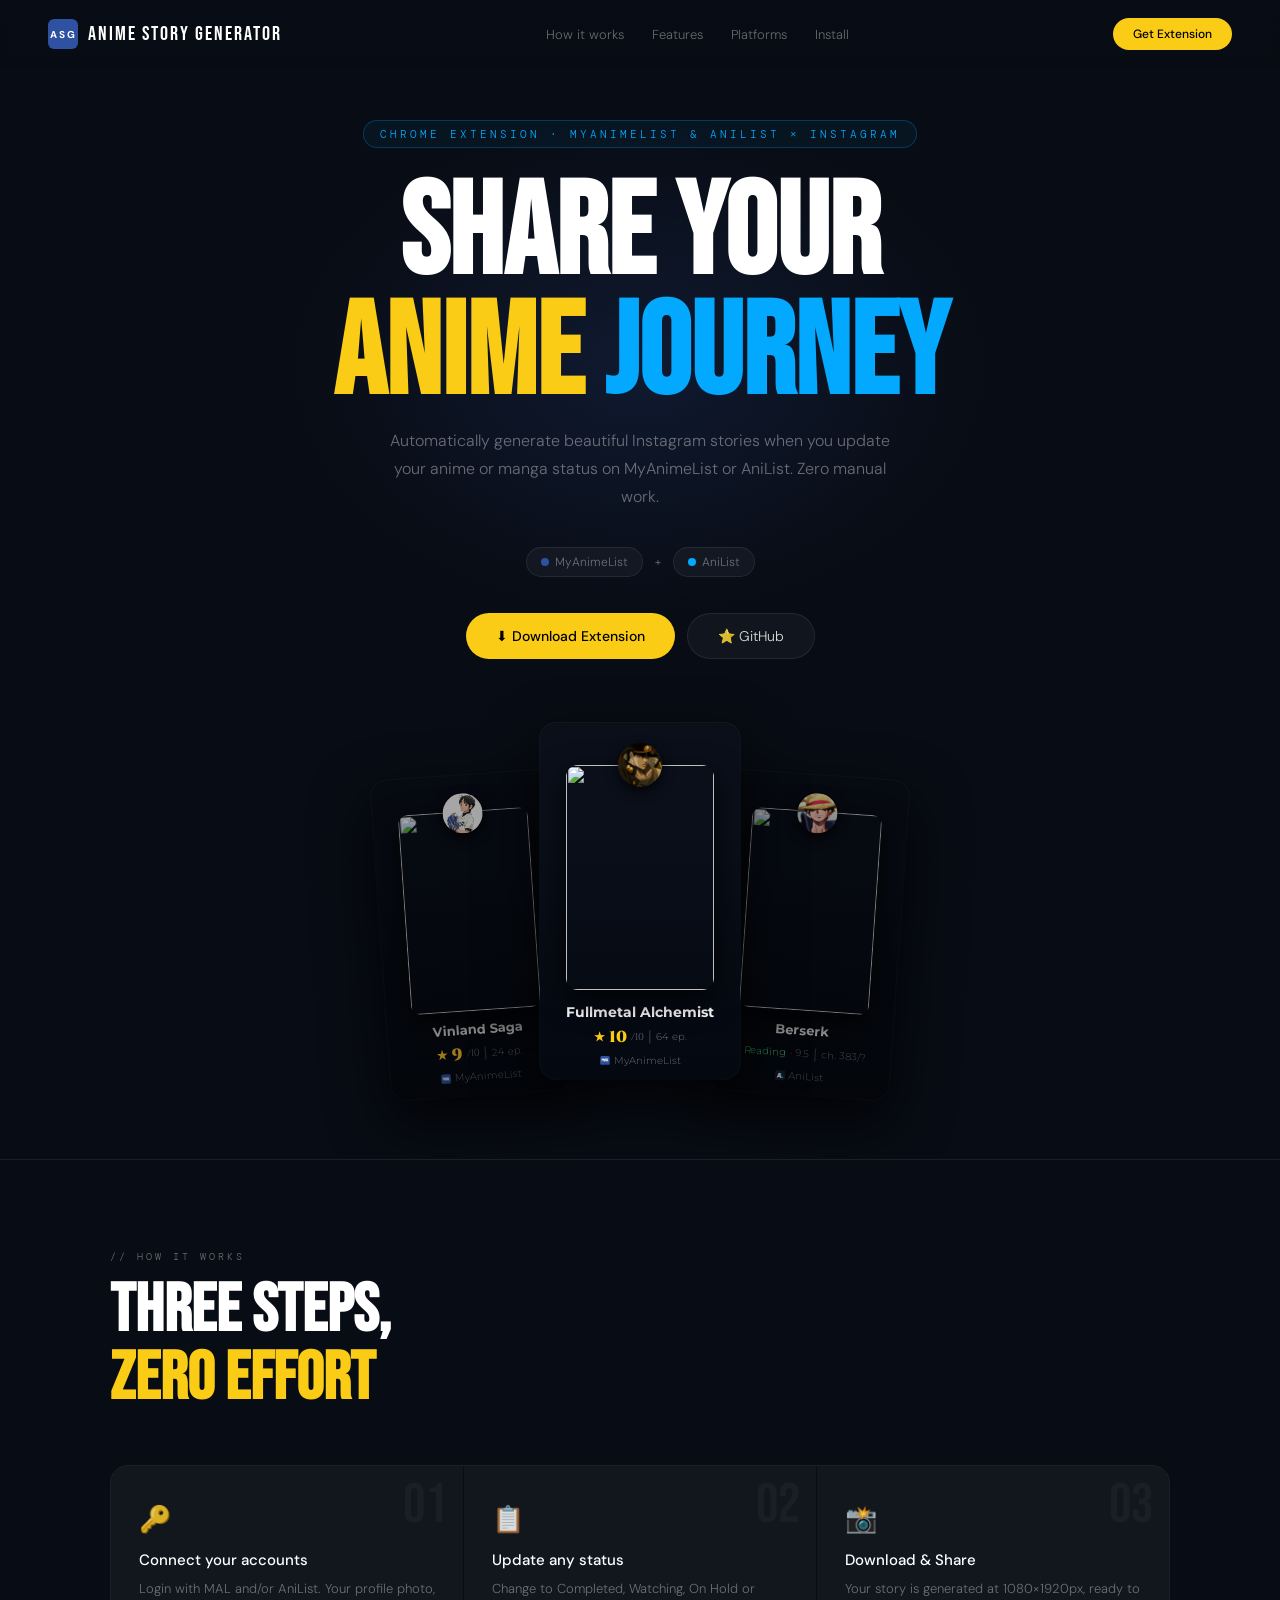
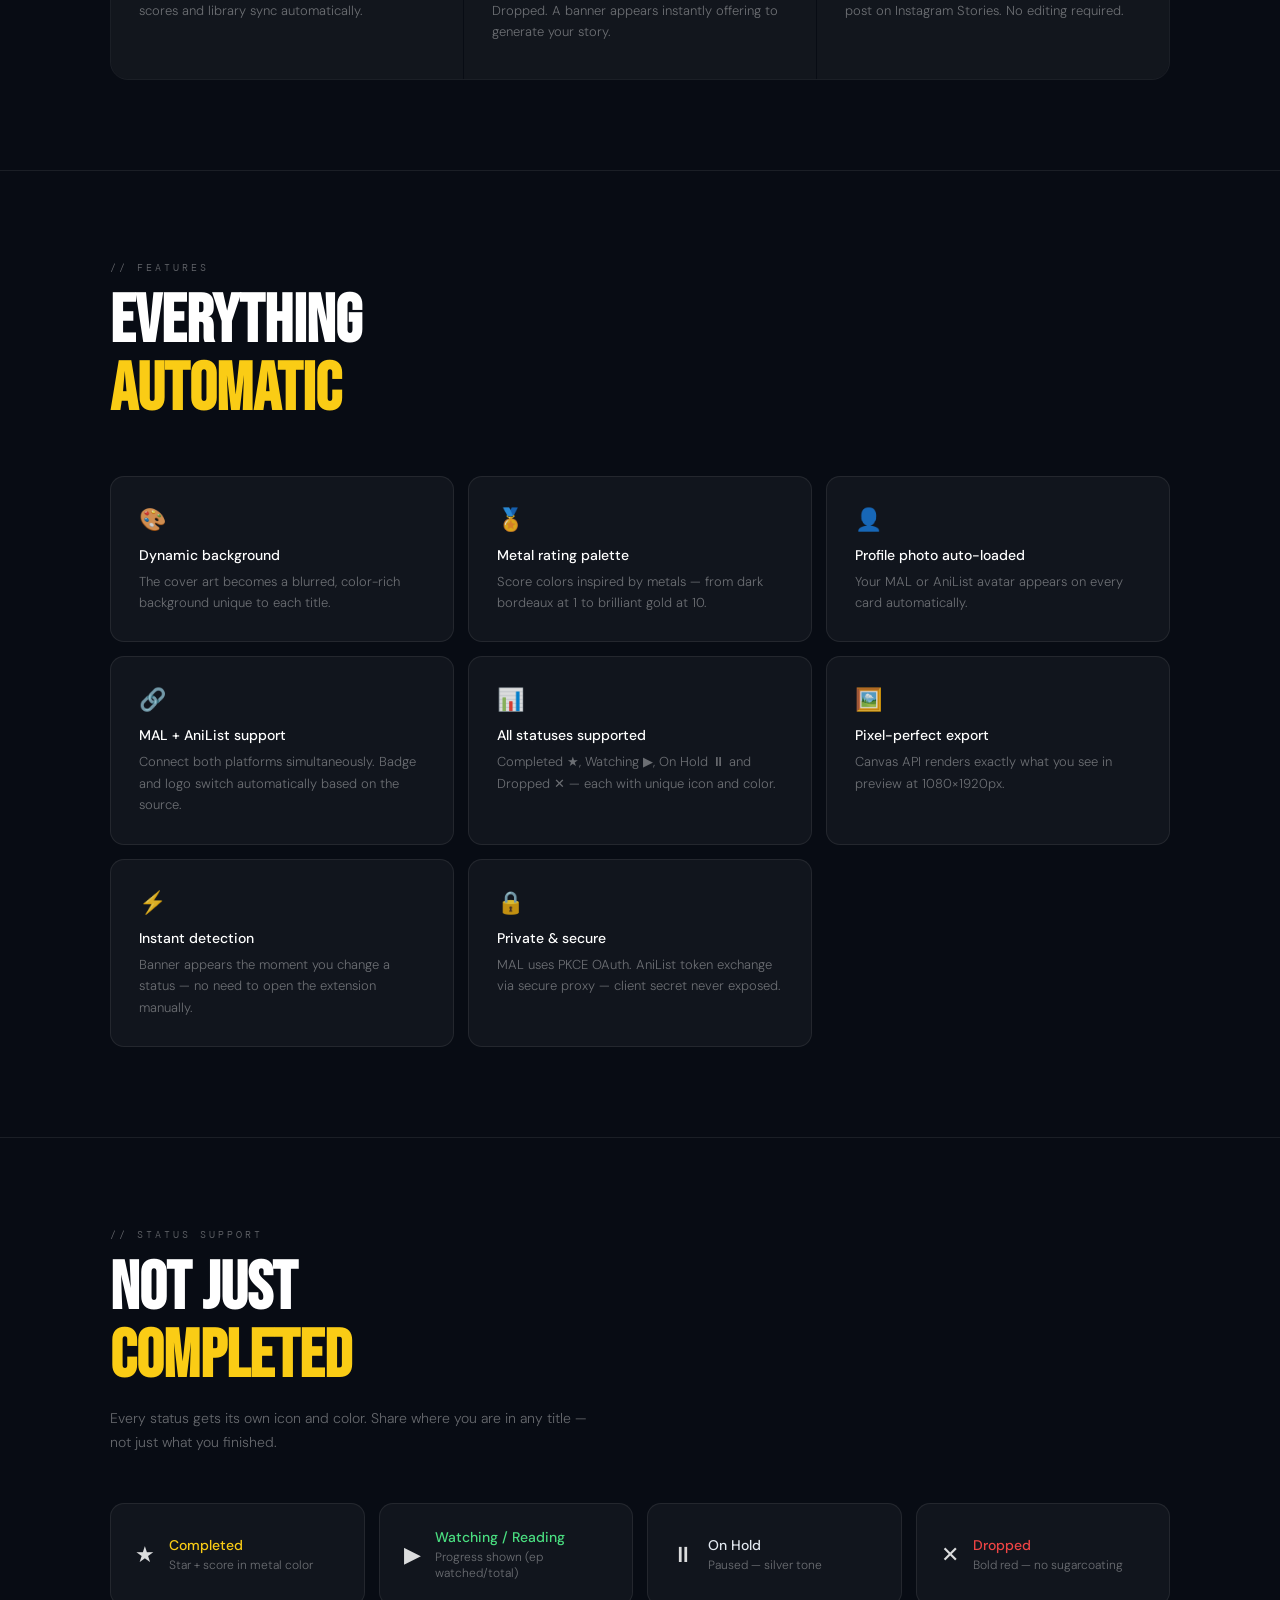
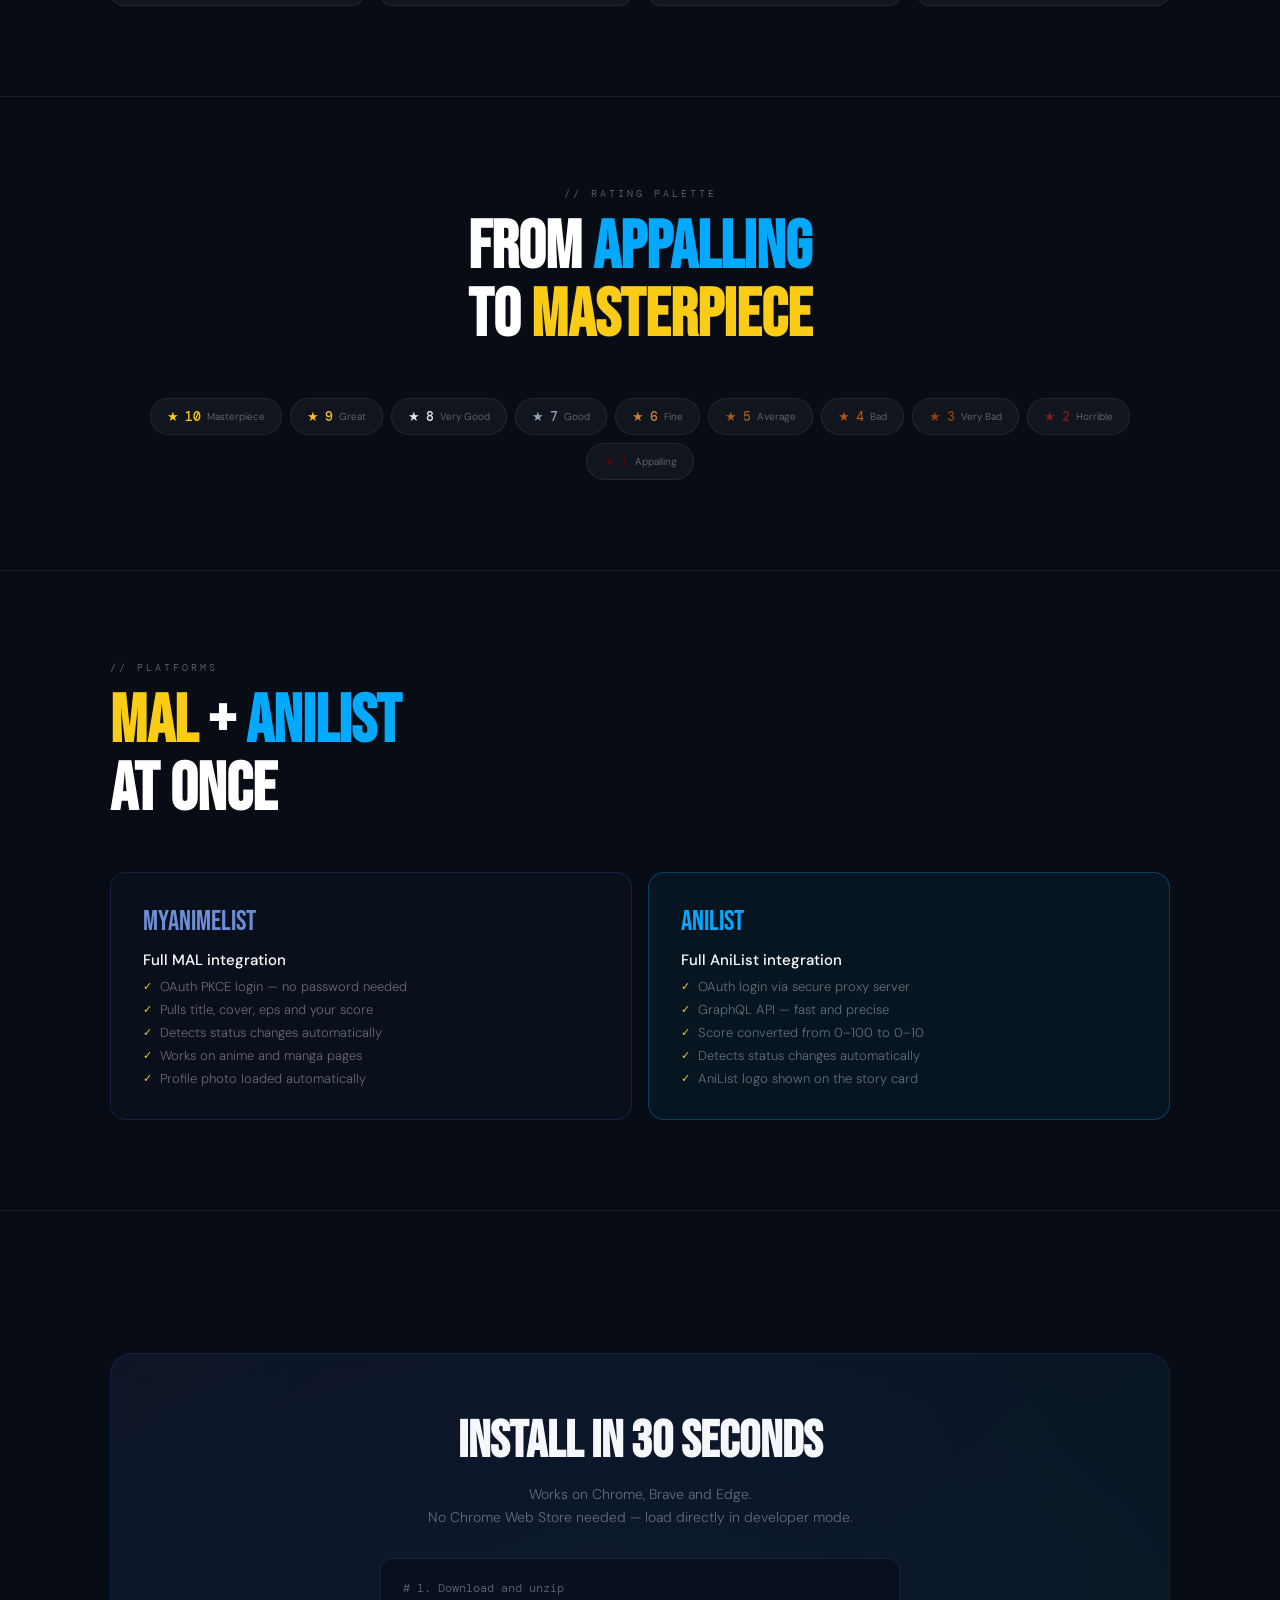
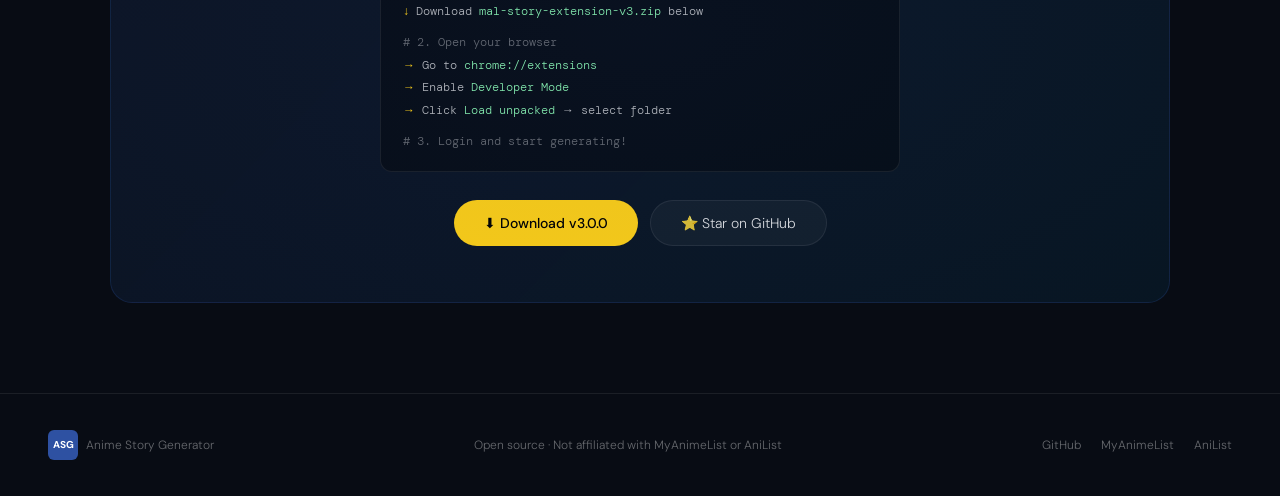
==== commit 4408323c: "update extension v3 and landing page" ====
--- a/index.html
+++ b/index.html
@@ -6,372 +6,181 @@
 <title>Anime Story Generator — Share your anime journey</title>
 <meta name="description" content="Chrome extension that automatically generates Instagram stories when you complete an anime or manga on MyAnimeList or AniList." />
 <link rel="preconnect" href="https://fonts.googleapis.com" />
-<link href="https://fonts.googleapis.com/css2?family=Bebas+Neue&family=DM+Sans:ital,wght@0,300;0,400;0,500;1,300&family=DM+Mono:wght@400;500&display=swap" rel="stylesheet" />
+<link href="https://fonts.googleapis.com/css2?family=Bebas+Neue&family=Cinzel:wght@900&family=DM+Sans:wght@300;400;500&family=DM+Mono:wght@400;500&family=Montserrat:wght@400;700&display=swap" rel="stylesheet" />
 <style>
   :root {
-    --gold:    #facc15;
-    --amber:   #fbbf24;
-    --silver:  #e2e8f0;
-    --blue:    #2e51a2;
-    --dark:    #080c14;
-    --darker:  #04060d;
-    --card:    rgba(255,255,255,0.04);
-    --border:  rgba(255,255,255,0.08);
-    --text:    rgba(255,255,255,0.85);
-    --muted:   rgba(255,255,255,0.38);
+    --gold:   #facc15;
+    --blue:   #2e51a2;
+    --al:     #02a9ff;
+    --dark:   #080c14;
+    --card:   rgba(255,255,255,0.04);
+    --border: rgba(255,255,255,0.08);
+    --text:   rgba(255,255,255,0.85);
+    --muted:  rgba(255,255,255,0.38);
   }
-
   *, *::before, *::after { box-sizing: border-box; margin: 0; padding: 0; }
-
   html { scroll-behavior: smooth; }
-
-  body {
-    background: var(--darker);
-    color: var(--text);
-    font-family: 'DM Sans', sans-serif;
-    font-weight: 300;
-    overflow-x: hidden;
-    cursor: none;
-  }
-
-  /* Custom cursor */
-  .cursor {
-    position: fixed; top: 0; left: 0; z-index: 9999;
-    width: 12px; height: 12px; border-radius: 50%;
-    background: var(--gold);
-    pointer-events: none;
-    transform: translate(-50%, -50%);
-    transition: transform 0.1s, width 0.2s, height 0.2s, background 0.2s;
-    mix-blend-mode: exclusion;
-  }
-  .cursor.big { width: 40px; height: 40px; }
-
-  /* Noise overlay */
-  body::before {
-    content: '';
-    position: fixed; inset: 0; z-index: 1; pointer-events: none;
-    background-image: url("data:image/svg+xml,%3Csvg viewBox='0 0 256 256' xmlns='http://www.w3.org/2000/svg'%3E%3Cfilter id='noise'%3E%3CfeTurbulence type='fractalNoise' baseFrequency='0.9' numOctaves='4' stitchTiles='stitch'/%3E%3C/filter%3E%3Crect width='100%25' height='100%25' filter='url(%23noise)' opacity='0.04'/%3E%3C/svg%3E");
-    opacity: 0.35;
-  }
-
-  /* ── NAV ── */
+  body { background: #080c14; color: var(--text); font-family: 'DM Sans', sans-serif; font-weight: 300; overflow-x: hidden; }
+
+  /* NAV */
   nav {
     position: fixed; top: 0; left: 0; right: 0; z-index: 100;
     display: flex; align-items: center; justify-content: space-between;
-    padding: 20px 48px;
-    background: linear-gradient(to bottom, rgba(4,6,13,0.9), transparent);
-    backdrop-filter: blur(2px);
+    padding: 18px 48px;
+    background: linear-gradient(to bottom, rgba(8,12,20,0.95), transparent);
+    backdrop-filter: blur(4px);
   }
-  .nav-logo {
-    display: flex; align-items: center; gap: 10px;
-    font-family: 'Bebas Neue', sans-serif;
-    font-size: 22px; letter-spacing: 2px; color: #fff;
+  .nav-logo { display: flex; align-items: center; gap: 10px; font-family: 'Bebas Neue'; font-size: 20px; letter-spacing: 2px; color: #fff; text-decoration: none; }
+  .nav-sq { width: 30px; height: 30px; background: var(--blue); border-radius: 6px; display: flex; align-items: center; justify-content: center; font-family: 'DM Sans'; font-size: 10px; font-weight: 700; color: #fff; }
+  .nav-links { display: flex; gap: 28px; align-items: center; }
+  .nav-link { font-size: 13px; color: var(--muted); text-decoration: none; transition: color 0.2s; }
+  .nav-link:hover { color: #fff; }
+  .nav-cta { background: var(--gold); color: #000; font-size: 12px; font-weight: 500; padding: 8px 20px; border-radius: 20px; text-decoration: none; transition: transform 0.2s, box-shadow 0.2s; }
+  .nav-cta:hover { transform: translateY(-1px); box-shadow: 0 4px 20px rgba(250,204,21,0.3); }
+
+  /* HERO */
+  .hero { min-height: 100vh; display: flex; flex-direction: column; align-items: center; justify-content: center; padding: 120px 24px 80px; position: relative; overflow: hidden; text-align: center; }
+  .hero::before { content: ''; position: absolute; top: 10%; left: 50%; transform: translateX(-50%); width: 700px; height: 500px; background: radial-gradient(ellipse, rgba(46,81,162,0.2) 0%, transparent 70%); pointer-events: none; }
+
+  .eyebrow {
+    font-family: 'DM Mono'; font-size: 11px; letter-spacing: 3px; text-transform: uppercase;
+    color: var(--al); border: 1px solid rgba(2,169,255,0.25); padding: 6px 16px;
+    border-radius: 20px; background: rgba(2,169,255,0.06); margin-bottom: 28px;
+    animation: fadeUp 0.7s ease both;
   }
-  .nav-logo-sq {
-    width: 32px; height: 32px; background: var(--blue); border-radius: 7px;
-    display: flex; align-items: center; justify-content: center;
-    font-size: 11px; font-weight: 700; color: #fff; letter-spacing: -0.5px;
-    font-family: 'DM Sans', sans-serif;
+  .hero-title {
+    font-family: 'Bebas Neue'; font-size: clamp(60px, 11vw, 130px);
+    line-height: 0.92; color: #fff; margin-bottom: 12px;
+    animation: fadeUp 0.7s 0.1s ease both;
   }
-  .nav-link {
-    font-size: 13px; color: var(--muted); text-decoration: none; letter-spacing: 0.5px;
-    transition: color 0.2s;
-  }
-  .nav-link:hover { color: #fff; }
-  .nav-cta {
-    background: var(--gold); color: #000;
-    font-size: 12px; font-weight: 500; letter-spacing: 1px; text-transform: uppercase;
-    padding: 8px 20px; border-radius: 20px; text-decoration: none;
-    transition: transform 0.2s, box-shadow 0.2s;
-  }
-  .nav-cta:hover { transform: translateY(-1px); box-shadow: 0 4px 20px rgba(250,204,21,0.3); }
-
-  /* ── HERO ── */
-  .hero {
-    min-height: 100vh;
-    display: flex; flex-direction: column; align-items: center; justify-content: center;
-    padding: 120px 24px 80px;
-    position: relative; overflow: hidden;
-  }
-
-  /* Glow de fundo */
-  .hero::after {
-    content: '';
-    position: absolute; top: 20%; left: 50%; transform: translateX(-50%);
-    width: 600px; height: 400px;
-    background: radial-gradient(ellipse, rgba(46,81,162,0.25) 0%, transparent 70%);
-    pointer-events: none;
-  }
-
-  .hero-eyebrow {
-    font-family: 'DM Mono', monospace;
-    font-size: 11px; letter-spacing: 3px; text-transform: uppercase;
-    color: var(--blue); margin-bottom: 24px;
-    border: 1px solid rgba(46,81,162,0.3);
-    padding: 6px 16px; border-radius: 20px;
-    background: rgba(46,81,162,0.08);
-    animation: fadeUp 0.8s ease both;
-  }
-
-  .hero-title {
-    font-family: 'Bebas Neue', sans-serif;
-    font-size: clamp(64px, 12vw, 140px);
-    line-height: 0.92; letter-spacing: -1px;
-    text-align: center; color: #fff;
-    animation: fadeUp 0.8s 0.1s ease both;
-  }
-  .hero-title span { color: var(--gold); }
-
-  .hero-sub {
-    max-width: 520px; text-align: center;
-    font-size: 17px; line-height: 1.7; color: var(--muted);
-    margin-top: 28px;
-    animation: fadeUp 0.8s 0.2s ease both;
-  }
-
-  .hero-actions {
-    display: flex; gap: 14px; margin-top: 40px; flex-wrap: wrap; justify-content: center;
-    animation: fadeUp 0.8s 0.3s ease both;
-  }
-  .btn-primary {
-    background: var(--gold); color: #000;
-    font-weight: 500; font-size: 14px; letter-spacing: 0.5px;
-    padding: 14px 32px; border-radius: 40px; text-decoration: none;
-    transition: transform 0.2s, box-shadow 0.2s;
-    display: flex; align-items: center; gap: 8px;
-  }
-  .btn-primary:hover { transform: translateY(-2px); box-shadow: 0 8px 32px rgba(250,204,21,0.3); }
-  .btn-secondary {
-    background: var(--card); border: 1px solid var(--border); color: var(--text);
-    font-weight: 400; font-size: 14px; letter-spacing: 0.5px;
-    padding: 14px 32px; border-radius: 40px; text-decoration: none;
-    transition: background 0.2s, border-color 0.2s;
-    display: flex; align-items: center; gap: 8px;
-  }
-  .btn-secondary:hover { background: rgba(255,255,255,0.08); border-color: rgba(255,255,255,0.2); }
-
-  /* ── CARD PREVIEW ── */
-  .hero-preview {
-    margin-top: 70px; position: relative;
-    animation: fadeUp 0.8s 0.4s ease both;
-  }
-  .preview-glow {
-    position: absolute; inset: -40px;
-    background: radial-gradient(ellipse, rgba(250,204,21,0.1) 0%, transparent 70%);
-    pointer-events: none;
-  }
-
-  /* Card simulado */
-  .mock-card {
-    width: 200px; height: 356px; border-radius: 18px; overflow: hidden;
-    position: relative; background: #0a0f1a;
-    box-shadow: 0 32px 80px rgba(0,0,0,0.8), 0 0 0 1px rgba(255,255,255,0.06);
-    display: inline-block;
-  }
-  .mock-card + .mock-card {
-    margin-left: -40px; transform: rotate(4deg) translateY(16px);
-    filter: brightness(0.7);
-  }
-  .mock-cards { display: flex; align-items: flex-end; }
-
-  .mock-bg {
-    position: absolute; inset: 0;
-    background-size: cover; background-position: center;
-    filter: blur(5px) brightness(0.4) saturate(1.3);
-    transform: scale(1.08);
-  }
-  .mock-cover {
-    position: absolute; left: 50%; top: 40px;
-    transform: translateX(-50%);
-    width: 148px; height: 210px; border-radius: 12px;
-    background-size: cover; background-position: center;
-    box-shadow: 0 12px 36px rgba(0,0,0,0.8);
-  }
-  .mock-avatar {
-    position: absolute; left: 50%; top: 22px;
-    transform: translateX(-50%);
-    width: 44px; height: 44px; border-radius: 50%;
-    background: #333; z-index: 2;
-    box-shadow: inset 1px 1px 3px rgba(255,255,255,0.3), 0 4px 12px rgba(0,0,0,0.8);
-    overflow: hidden;
-  }
-  .mock-avatar img { width: 100%; height: 100%; object-fit: cover; }
-  .mock-title {
-    position: absolute; left: 0; right: 0; text-align: center;
-    top: 268px; font-family: 'Bebas Neue', sans-serif; font-size: 15px;
-    letter-spacing: 0.5px; color: #fff; padding: 0 10px;
-    text-shadow: 0 2px 8px rgba(0,0,0,0.9);
-  }
-  .mock-rating {
-    position: absolute; left: 0; right: 0; text-align: center; top: 290px;
-    font-size: 12px; display: flex; align-items: center; justify-content: center; gap: 6px;
-  }
-  .mock-score { font-family: 'Bebas Neue', sans-serif; font-size: 18px; }
-  .mock-sep { width: 1px; height: 12px; background: rgba(255,255,255,0.2); }
-  .mock-eps { font-size: 11px; color: rgba(255,255,255,0.45); }
-  .mock-mal {
-    position: absolute; left: 0; right: 0; bottom: 14px;
-    display: flex; align-items: center; justify-content: center; gap: 5px;
-  }
-  .mock-mal-sq {
-    width: 14px; height: 14px; background: var(--blue); border-radius: 3px;
-    display: flex; align-items: center; justify-content: center;
-    font-size: 6px; font-weight: 900; color: #fff; font-family: 'DM Sans', sans-serif;
-  }
-  .mock-mal-txt { font-size: 9px; color: rgba(255,255,255,0.4); letter-spacing: 1px; }
-
-  /* ── SECTION BASE ── */
-  section { padding: 100px 24px; position: relative; }
-  .container { max-width: 1100px; margin: 0 auto; }
-  .section-label {
-    font-family: 'DM Mono', monospace;
-    font-size: 10px; letter-spacing: 3px; text-transform: uppercase;
-    color: var(--muted); margin-bottom: 16px;
-  }
-  .section-title {
-    font-family: 'Bebas Neue', sans-serif;
-    font-size: clamp(36px, 6vw, 72px);
-    line-height: 1; color: #fff; margin-bottom: 20px;
-  }
-  .section-title span { color: var(--gold); }
-
-  /* ── HOW IT WORKS ── */
-  .steps {
-    display: grid; grid-template-columns: repeat(auto-fit, minmax(220px, 1fr));
-    gap: 2px; margin-top: 60px;
-    border: 1px solid var(--border); border-radius: 20px; overflow: hidden;
-  }
-  .step {
-    padding: 40px 32px; background: var(--card);
-    position: relative; transition: background 0.3s;
-  }
+  .hero-title .gold { color: var(--gold); }
+  .hero-title .al   { color: var(--al); }
+  .hero-sub { max-width: 500px; font-size: 16px; line-height: 1.75; color: var(--muted); margin: 0 auto 36px; animation: fadeUp 0.7s 0.2s ease both; }
+
+  .platforms { display: flex; align-items: center; justify-content: center; gap: 12px; margin-bottom: 36px; animation: fadeUp 0.7s 0.25s ease both; }
+  .platform-badge { display: flex; align-items: center; gap: 6px; padding: 6px 14px; border-radius: 20px; border: 1px solid var(--border); background: var(--card); font-size: 12px; color: var(--muted); }
+  .platform-dot { width: 8px; height: 8px; border-radius: 50%; }
+
+  .hero-btns { display: flex; gap: 12px; justify-content: center; flex-wrap: wrap; animation: fadeUp 0.7s 0.3s ease both; }
+  .btn-primary { background: var(--gold); color: #000; font-weight: 500; font-size: 14px; padding: 13px 30px; border-radius: 40px; text-decoration: none; display: flex; align-items: center; gap: 8px; transition: transform 0.2s, box-shadow 0.2s; }
+  .btn-primary:hover { transform: translateY(-2px); box-shadow: 0 8px 30px rgba(250,204,21,0.3); }
+  .btn-secondary { background: var(--card); border: 1px solid var(--border); color: var(--text); font-size: 14px; padding: 13px 30px; border-radius: 40px; text-decoration: none; display: flex; align-items: center; gap: 8px; transition: background 0.2s; }
+  .btn-secondary:hover { background: rgba(255,255,255,0.08); }
+
+  /* CARDS PREVIEW */
+  .cards-preview { margin-top: 64px; display: flex; align-items: flex-end; justify-content: center; gap: 0; animation: fadeUp 0.7s 0.4s ease both; }
+  .mock { width: 180px; height: 320px; border-radius: 16px; overflow: hidden; position: relative; background: #0a0f1a; box-shadow: 0 24px 60px rgba(0,0,0,0.8), 0 0 0 1px rgba(255,255,255,0.06); flex-shrink: 0; }
+  .mock:nth-child(1) { transform: rotate(-4deg) translateY(16px); filter: brightness(0.65); z-index: 1; }
+  .mock:nth-child(2) { transform: rotate(0deg); z-index: 3; width: 200px; height: 356px; }
+  .mock:nth-child(3) { transform: rotate(4deg) translateY(16px); filter: brightness(0.65); z-index: 1; margin-left: -20px; }
+  .mock:nth-child(1) { margin-right: -20px; }
+  .mock-bg { background-size: cover; background-position: center; }
+  .mock-overlay { position: absolute; inset: 0; background: linear-gradient(to top, rgba(4,8,16,0.97) 0%, rgba(4,8,16,0.5) 40%, transparent 70%); }
+  .mock-cover { position: absolute; left: 50%; top: 36px; transform: translateX(-50%); width: 130px; height: 185px; border-radius: 10px; background-size: cover; background-position: center; box-shadow: 0 10px 30px rgba(0,0,0,0.8); }
+  .mock-avatar { position:absolute; left:50%; top:18px; transform:translateX(-50%); width:40px; height:40px; border-radius:50%; z-index:6; overflow:hidden; box-shadow:inset 1px 1px 3px rgba(255,255,255,0.3),0 4px 12px rgba(0,0,0,0.8); } .mock-avatar img { width:100%;height:100%;object-fit:cover;display:block;border-radius:50%; }
+  .mock-bottom { position: absolute; bottom: 14px; left: 0; right: 0; text-align: center; }
+  .mock-title { font-family: 'DM Sans'; font-weight: 500; font-size: 13px; color: #fff; margin-bottom: 5px; padding: 0 8px; }
+  .mock-rating { font-size: 11px; display: flex; align-items: center; justify-content: center; gap: 5px; margin-bottom: 8px; }
+  .mock-badge { font-size: 8px; color: rgba(255,255,255,0.35); letter-spacing: 1px; }
+
+  /* DIVIDER */
+  .divider { height: 1px; background: var(--border); }
+
+  /* SECTIONS */
+  section { padding: 90px 24px; }
+  .container { max-width: 1060px; margin: 0 auto; }
+  .section-label { font-family: 'DM Mono'; font-size: 10px; letter-spacing: 3px; text-transform: uppercase; color: var(--muted); margin-bottom: 14px; }
+  .section-title { font-family: 'Bebas Neue'; font-size: clamp(36px, 6vw, 68px); line-height: 1; color: #fff; margin-bottom: 16px; }
+  .section-title .gold { color: var(--gold); }
+  .section-title .al   { color: var(--al); }
+
+  /* STEPS */
+  .steps { display: grid; grid-template-columns: repeat(auto-fit, minmax(200px, 1fr)); gap: 1px; margin-top: 52px; border: 1px solid var(--border); border-radius: 18px; overflow: hidden; }
+  .step { padding: 36px 28px; background: var(--card); position: relative; transition: background 0.2s; }
   .step:hover { background: rgba(255,255,255,0.06); }
-  .step-num {
-    font-family: 'Bebas Neue', sans-serif;
-    font-size: 64px; color: rgba(255,255,255,0.05);
-    position: absolute; top: 16px; right: 20px; line-height: 1;
-  }
-  .step-icon {
-    font-size: 28px; margin-bottom: 16px; display: block;
-  }
-  .step-title {
-    font-size: 16px; font-weight: 500; color: #fff; margin-bottom: 8px;
-  }
-  .step-desc { font-size: 14px; color: var(--muted); line-height: 1.6; }
-
-  /* ── FEATURES ── */
-  .features-grid {
-    display: grid; grid-template-columns: repeat(auto-fit, minmax(300px, 1fr));
-    gap: 16px; margin-top: 60px;
-  }
-  .feature-card {
-    padding: 32px; border-radius: 16px;
-    background: var(--card); border: 1px solid var(--border);
-    transition: border-color 0.3s, transform 0.3s;
-  }
-  .feature-card:hover { border-color: rgba(250,204,21,0.2); transform: translateY(-4px); }
-  .feature-icon { font-size: 24px; margin-bottom: 14px; }
-  .feature-title { font-size: 15px; font-weight: 500; color: #fff; margin-bottom: 8px; }
-  .feature-desc { font-size: 13px; color: var(--muted); line-height: 1.65; }
-
-  /* ── RATING SHOWCASE ── */
-  .ratings-row {
-    display: flex; gap: 10px; margin-top: 50px; flex-wrap: wrap; justify-content: center;
-  }
-  .rating-pill {
-    display: flex; align-items: center; gap: 6px;
-    padding: 10px 18px; border-radius: 30px;
-    background: rgba(255,255,255,0.04); border: 1px solid rgba(255,255,255,0.08);
-    font-size: 14px; font-family: 'DM Mono', monospace;
-    transition: transform 0.2s;
-  }
-  .rating-pill:hover { transform: scale(1.05); }
-  .rating-star { font-size: 14px; }
-  .rating-score { font-weight: 500; }
-  .rating-label { font-size: 11px; color: var(--muted); }
-
-  /* ── INSTALL ── */
-  .install-box {
-    background: linear-gradient(135deg, rgba(46,81,162,0.15), rgba(250,204,21,0.05));
-    border: 1px solid rgba(46,81,162,0.3);
-    border-radius: 24px; padding: 64px 48px;
-    text-align: center; margin-top: 60px; position: relative; overflow: hidden;
-  }
-  .install-box::before {
-    content: '';
-    position: absolute; top: -50%; left: -50%; width: 200%; height: 200%;
-    background: radial-gradient(ellipse at center, rgba(46,81,162,0.1) 0%, transparent 60%);
-    pointer-events: none;
-  }
-  .install-title {
-    font-family: 'Bebas Neue', sans-serif;
-    font-size: clamp(32px, 5vw, 56px); color: #fff; margin-bottom: 12px;
-  }
-  .install-sub { font-size: 15px; color: var(--muted); margin-bottom: 32px; line-height: 1.6; }
-
-  .code-block {
-    background: rgba(0,0,0,0.4); border: 1px solid var(--border);
-    border-radius: 12px; padding: 20px 24px;
-    font-family: 'DM Mono', monospace; font-size: 13px;
-    color: var(--silver); text-align: left; margin: 24px auto;
-    max-width: 560px; line-height: 1.8;
-  }
-  .code-block .comment { color: var(--muted); }
+  .step-num { font-family: 'Bebas Neue'; font-size: 56px; color: rgba(255,255,255,0.04); position: absolute; top: 12px; right: 16px; line-height: 1; }
+  .step-icon { font-size: 26px; margin-bottom: 14px; }
+  .step-title { font-size: 15px; font-weight: 500; color: #fff; margin-bottom: 8px; }
+  .step-desc { font-size: 13px; color: var(--muted); line-height: 1.65; }
+
+  /* FEATURES */
+  .features-grid { display: grid; grid-template-columns: repeat(auto-fit, minmax(280px, 1fr)); gap: 14px; margin-top: 52px; }
+  .feat { padding: 28px; border-radius: 14px; background: var(--card); border: 1px solid var(--border); transition: border-color 0.3s, transform 0.3s; }
+  .feat:hover { border-color: rgba(250,204,21,0.2); transform: translateY(-3px); }
+  .feat-icon { font-size: 22px; margin-bottom: 12px; }
+  .feat-title { font-size: 14px; font-weight: 500; color: #fff; margin-bottom: 7px; }
+  .feat-desc { font-size: 13px; color: var(--muted); line-height: 1.65; }
+
+  /* RATINGS */
+  .ratings-showcase { margin-top: 48px; }
+  .ratings-row { display: flex; flex-wrap: wrap; gap: 8px; justify-content: center; }
+  .rpill { display: flex; align-items: center; gap: 6px; padding: 9px 16px; border-radius: 30px; background: var(--card); border: 1px solid var(--border); font-size: 13px; font-family: 'DM Mono'; transition: transform 0.15s; }
+  .rpill:hover { transform: scale(1.05); }
+  .rpill .lbl { font-size: 10px; color: var(--muted); font-family: 'DM Sans'; }
+
+  /* STATUS */
+  .status-grid { display: grid; grid-template-columns: repeat(auto-fit, minmax(200px, 1fr)); gap: 14px; margin-top: 48px; }
+  .status-card { padding: 24px; border-radius: 14px; background: var(--card); border: 1px solid var(--border); display: flex; align-items: center; gap: 14px; }
+  .status-icon { font-size: 22px; flex-shrink: 0; }
+  .status-name { font-size: 14px; font-weight: 500; color: #fff; }
+  .status-desc { font-size: 12px; color: var(--muted); margin-top: 3px; }
+
+  /* PLATFORMS */
+  .platforms-grid { display: grid; grid-template-columns: 1fr 1fr; gap: 16px; margin-top: 48px; }
+  .platform-card { padding: 32px; border-radius: 16px; border: 1px solid var(--border); background: var(--card); }
+  .platform-card.mal { border-color: rgba(46,81,162,0.3); background: rgba(46,81,162,0.06); }
+  .platform-card.al  { border-color: rgba(2,169,255,0.3); background: rgba(2,169,255,0.06); }
+  .platform-logo { font-family: 'Bebas Neue'; font-size: 28px; margin-bottom: 12px; }
+  .platform-logo.mal { color: #6b8fd6; }
+  .platform-logo.al  { color: var(--al); }
+  .platform-title { font-size: 15px; font-weight: 500; color: #fff; margin-bottom: 8px; }
+  .platform-list { list-style: none; display: flex; flex-direction: column; gap: 6px; }
+  .platform-list li { font-size: 13px; color: var(--muted); display: flex; align-items: center; gap: 8px; }
+  .platform-list li::before { content: '✓'; color: var(--gold); font-size: 11px; }
+
+  /* INSTALL */
+  .install-box { background: linear-gradient(135deg, rgba(46,81,162,0.12), rgba(2,169,255,0.06)); border: 1px solid rgba(46,81,162,0.25); border-radius: 22px; padding: 56px 44px; text-align: center; margin-top: 52px; position: relative; overflow: hidden; }
+  .install-box::before { content: ''; position: absolute; top: -50%; left: -50%; width: 200%; height: 200%; background: radial-gradient(ellipse at center, rgba(46,81,162,0.08) 0%, transparent 60%); pointer-events: none; }
+  .install-title { font-family: 'Bebas Neue'; font-size: clamp(30px, 5vw, 52px); color: #fff; margin-bottom: 10px; }
+  .install-sub { font-size: 14px; color: var(--muted); margin-bottom: 28px; line-height: 1.7; }
+  .code-block { background: rgba(0,0,0,0.4); border: 1px solid var(--border); border-radius: 12px; padding: 18px 22px; font-family: 'DM Mono'; font-size: 12px; color: rgba(255,255,255,0.7); text-align: left; max-width: 520px; margin: 0 auto 28px; line-height: 1.9; }
+  .code-block .c { color: var(--muted); }
   .code-block .cmd { color: var(--gold); }
-  .code-block .num { color: #86efac; }
-
-  /* ── FOOTER ── */
-  footer {
-    border-top: 1px solid var(--border);
-    padding: 40px 48px; display: flex; align-items: center; justify-content: space-between;
-    flex-wrap: wrap; gap: 16px;
-  }
-  .footer-logo { display: flex; align-items: center; gap: 8px; }
-  .footer-text { font-size: 12px; color: var(--muted); }
-  .footer-links { display: flex; gap: 24px; }
+  .code-block .val { color: #86efac; }
+
+  /* FOOTER */
+  footer { border-top: 1px solid var(--border); padding: 36px 48px; display: flex; align-items: center; justify-content: space-between; flex-wrap: wrap; gap: 16px; }
+  .footer-logo { display: flex; align-items: center; gap: 8px; text-decoration: none; }
+  .footer-txt { font-size: 12px; color: var(--muted); }
+  .footer-links { display: flex; gap: 20px; }
   .footer-link { font-size: 12px; color: var(--muted); text-decoration: none; transition: color 0.2s; }
   .footer-link:hover { color: #fff; }
 
-  /* ── ANIMATIONS ── */
-  @keyframes fadeUp {
-    from { opacity: 0; transform: translateY(24px); }
-    to   { opacity: 1; transform: translateY(0); }
-  }
-
-  /* Scroll reveal */
-  .reveal {
-    opacity: 0; transform: translateY(32px);
-    transition: opacity 0.7s ease, transform 0.7s ease;
-  }
-  .reveal.visible { opacity: 1; transform: translateY(0); }
-
-  /* ── DIVIDER ── */
-  .divider {
-    width: 100%; height: 1px; background: var(--border);
-    margin: 0;
-  }
+  /* ANIMATIONS */
+  @keyframes fadeUp { from { opacity:0; transform:translateY(20px); } to { opacity:1; transform:translateY(0); } }
+  .reveal { opacity:0; transform:translateY(28px); transition: opacity 0.6s ease, transform 0.6s ease; }
+  .reveal.visible { opacity:1; transform:translateY(0); }
 
   @media (max-width: 768px) {
-    nav { padding: 16px 24px; }
-    nav .nav-links { display: none; }
-    .install-box { padding: 40px 24px; }
-    footer { flex-direction: column; align-items: flex-start; }
+    nav { padding: 16px 20px; }
+    .nav-links { display: none; }
+    .platforms-grid { grid-template-columns: 1fr; }
+    .install-box { padding: 36px 20px; }
+    footer { flex-direction: column; align-items: flex-start; padding: 28px 20px; }
   }
 </style>
 </head>
 <body>
 
-<div class="cursor" id="cursor"></div>
-
-<!-- NAV -->
 <nav>
-  <div class="nav-logo">
-    <div class="nav-logo-sq">MAL</div>
+  <a href="#" class="nav-logo">
+    <div class="nav-sq">ASG</div>
     Anime Story Generator
-  </div>
-  <div class="nav-links" style="display:flex;gap:32px;align-items:center;">
+  </a>
+  <div class="nav-links">
     <a href="#how" class="nav-link">How it works</a>
     <a href="#features" class="nav-link">Features</a>
+    <a href="#platforms" class="nav-link">Platforms</a>
     <a href="#install" class="nav-link">Install</a>
   </div>
   <a href="#install" class="nav-cta">Get Extension</a>
@@ -379,63 +188,63 @@
 
 <!-- HERO -->
 <section class="hero">
-  <div class="hero-eyebrow">Chrome Extension · MyAnimeList & AniList × Instagram</div>
+  <div class="eyebrow">Chrome Extension · MyAnimeList & AniList × Instagram</div>
   <h1 class="hero-title">
-    SHARE YOUR<br /><span>ANIME</span> JOURNEY
+    SHARE YOUR<br/><span class="gold">ANIME</span> <span class="al">JOURNEY</span>
   </h1>
-  <p class="hero-sub">
-    Automatically generate beautiful Instagram stories when you complete an anime or manga on MyAnimeList or AniList. One click, zero manual work.
-  </p>
-  <div class="hero-actions">
-    <a href="#install" class="btn-primary">
-      <span>⬇</span> Install Extension
-    </a>
-    <a href="https://github.com/Vltachi/mal-story-generator" class="btn-secondary" target="_blank">
-      <span>⭐</span> Star on GitHub
-    </a>
-  </div>
-
-  <div class="hero-preview">
-    <div class="preview-glow"></div>
-    <div class="mock-cards">
-      <!-- Card principal -->
-      <div class="mock-card" style="transform:rotate(-3deg) translateY(8px);filter:brightness(0.75);">
-        <div class="mock-bg" style="background:linear-gradient(135deg,#1a0a2e,#2d1b69);"></div>
-        <div class="mock-cover" style="background:linear-gradient(160deg,#2d1b69,#4c1d95,#7c3aed);"></div>
-        <div class="mock-avatar" style="background:#7c3aed;"></div>
-        <div class="mock-title">Violet Evergarden</div>
-        <div class="mock-rating">
-          <span class="mock-score" style="color:#94a3b8;">★ 8</span>
-          <span class="mock-sep"></span>
-          <span class="mock-eps">13 eps</span>
+  <p class="hero-sub">Automatically generate beautiful Instagram stories when you update your anime or manga status on MyAnimeList or AniList. Zero manual work.</p>
+
+  <div class="platforms">
+    <div class="platform-badge"><div class="platform-dot" style="background:#2e51a2;"></div> MyAnimeList</div>
+    <div style="color:var(--muted);font-size:12px;">+</div>
+    <div class="platform-badge"><div class="platform-dot" style="background:#02a9ff;"></div> AniList</div>
+  </div>
+
+  <div class="hero-btns">
+    <a href="https://github.com/Vltachi/mal-story-generator/releases/latest/download/mal-story-extension-v3.zip" class="btn-primary">⬇ Download Extension</a>
+    <a href="https://github.com/Vltachi/mal-story-generator" class="btn-secondary" target="_blank">⭐ GitHub</a>
+  </div>
+
+    <div class="cards-preview">
+    <div class="mock">
+      <div style="position:absolute;inset:-10px;background-image:url('https://cdn.myanimelist.net/images/anime/1500/103005.jpg');background-size:cover;background-position:center;filter:blur(8px) brightness(0.42) saturate(1.35);"></div><div class="mock-overlay"></div>
+      <div style="position:absolute;left:50%;top:36px;transform:translateX(-50%);width:130px;height:200px;border-radius:10px;overflow:hidden;box-shadow:0 10px 30px rgba(0,0,0,0.8);z-index:3;"><img src="https://cdn.myanimelist.net/images/anime/1500/103005.jpg" style="width:100%;height:100%;object-fit:cover;"/></div><div style="position:absolute;left:50%;top:18px;transform:translateX(-50%);width:40px;height:40px;border-radius:50%;overflow:hidden;z-index:6;box-shadow:0 4px 12px rgba(0,0,0,0.8);"><img src="[data-uri]" style="width:100%;height:100%;object-fit:cover;"/></div>
+      <div style="position:absolute;bottom:12px;left:0;right:0;text-align:center;">
+        <div style="font-family:'Montserrat',sans-serif;font-weight:700;font-size:13px;color:#fff;margin-bottom:5px;padding:0 6px;">Vinland Saga</div>
+        <div style="display:flex;align-items:center;justify-content:center;gap:4px;margin-bottom:6px;">
+          <span style="color:#fbbf24;font-family:'Cinzel',serif;font-weight:900;font-size:12px;">★ </span><span style="color:#fbbf24;font-family:'Cinzel',serif;font-weight:900;font-size:16px;">9</span>
+          <span style="color:rgba(255,255,255,0.4);font-family:'Cinzel',serif;font-size:10px;">/10</span>
+          <span style="color:rgba(255,255,255,0.2);">|</span>
+          <span style="color:rgba(255,255,255,0.4);font-size:10px;font-family:'Montserrat',sans-serif;">24 ep.</span>
         </div>
-        <div class="mock-mal"><div class="mock-mal-sq">MAL</div><span class="mock-mal-txt">MyAnimeList</span></div>
-      </div>
-      <!-- Card destaque -->
-      <div class="mock-card" style="z-index:2;transform:rotate(0deg);filter:brightness(1);">
-        <div class="mock-bg" style="background:linear-gradient(135deg,#1a1200,#2d2000);"></div>
-        <div class="mock-cover" style="background:linear-gradient(160deg,#78350f,#b45309,#d97706);"></div>
-        <div class="mock-avatar" style="background:#d97706;display:flex;align-items:center;justify-content:center;font-size:18px;color:#fff;">V</div>
-        <div class="mock-title">Fullmetal Alchemist</div>
-        <div class="mock-rating">
-          <span class="mock-score" style="color:#facc15;">★ 10</span>
-          <span class="mock-sep"></span>
-          <span class="mock-eps">64 eps</span>
+        <div style="display:flex;align-items:center;justify-content:center;gap:4px;"><img src="[data-uri]" style="width:10px;height:10px;border-radius:2px;object-fit:cover;"/><span style="color:rgba(255,255,255,0.4);font-size:10px;font-family:'Montserrat',sans-serif;">MyAnimeList</span></div>
+      </div>
+    </div>
+    <div class="mock" style="width:200px;height:356px;z-index:3;">
+      <div style="position:absolute;inset:-10px;background-image:url('https://cdn.myanimelist.net/images/anime/1223/96541.jpg');background-size:cover;background-position:center;filter:blur(8px) brightness(0.42) saturate(1.35);"></div><div class="mock-overlay"></div>
+      <div style="position:absolute;left:50%;top:42px;transform:translateX(-50%);width:148px;height:225px;border-radius:12px;overflow:hidden;box-shadow:0 10px 30px rgba(0,0,0,0.8);z-index:3;"><img src="https://cdn.myanimelist.net/images/anime/1223/96541.jpg" style="width:100%;height:100%;object-fit:cover;"/></div><div style="position:absolute;left:50%;top:20px;transform:translateX(-50%);width:44px;height:44px;border-radius:50%;overflow:hidden;z-index:6;box-shadow:0 4px 12px rgba(0,0,0,0.8);"><img src="[data-uri]" style="width:100%;height:100%;object-fit:cover;"/></div>
+      <div style="position:absolute;bottom:12px;left:0;right:0;text-align:center;">
+        <div style="font-family:'Montserrat',sans-serif;font-weight:700;font-size:14px;color:#fff;margin-bottom:5px;padding:0 6px;">Fullmetal Alchemist</div>
+        <div style="display:flex;align-items:center;justify-content:center;gap:4px;margin-bottom:6px;">
+          <span style="color:#facc15;font-family:'Cinzel',serif;font-weight:900;font-size:12px;">★ </span><span style="color:#facc15;font-family:'Cinzel',serif;font-weight:900;font-size:16px;">10</span>
+          <span style="color:rgba(255,255,255,0.4);font-family:'Cinzel',serif;font-size:10px;">/10</span>
+          <span style="color:rgba(255,255,255,0.2);">|</span>
+          <span style="color:rgba(255,255,255,0.4);font-size:10px;font-family:'Montserrat',sans-serif;">64 ep.</span>
         </div>
-        <div class="mock-mal"><div class="mock-mal-sq">MAL</div><span class="mock-mal-txt">MyAnimeList</span></div>
-      </div>
-      <!-- Card direita -->
-      <div class="mock-card" style="transform:rotate(3deg) translateY(8px);filter:brightness(0.75);">
-        <div class="mock-bg" style="background:linear-gradient(135deg,#0a1a2e,#0c2d4a);"></div>
-        <div class="mock-cover" style="background:linear-gradient(160deg,#0c2d4a,#1e4d7a,#2e7cc2);"></div>
-        <div class="mock-avatar" style="background:#2e7cc2;"></div>
-        <div class="mock-title">Vinland Saga</div>
-        <div class="mock-rating">
-          <span class="mock-score" style="color:#fbbf24;">★ 9</span>
-          <span class="mock-sep"></span>
-          <span class="mock-eps">24 eps</span>
+        <div style="display:flex;align-items:center;justify-content:center;gap:4px;"><img src="[data-uri]" style="width:10px;height:10px;border-radius:2px;object-fit:cover;"/><span style="color:rgba(255,255,255,0.4);font-size:10px;font-family:'Montserrat',sans-serif;">MyAnimeList</span></div>
+      </div>
+    </div>
+    <div class="mock">
+      <div style="position:absolute;inset:-10px;background-image:url('https://cdn.myanimelist.net/images/manga/1/157897.jpg');background-size:cover;background-position:center;filter:blur(8px) brightness(0.42) saturate(1.35);"></div><div class="mock-overlay"></div>
+      <div style="position:absolute;left:50%;top:36px;transform:translateX(-50%);width:130px;height:200px;border-radius:10px;overflow:hidden;box-shadow:0 10px 30px rgba(0,0,0,0.8);z-index:3;"><img src="https://cdn.myanimelist.net/images/manga/1/157897.jpg" style="width:100%;height:100%;object-fit:cover;"/></div><div style="position:absolute;left:50%;top:18px;transform:translateX(-50%);width:40px;height:40px;border-radius:50%;overflow:hidden;z-index:6;box-shadow:0 4px 12px rgba(0,0,0,0.8);"><img src="[data-uri]" style="width:100%;height:100%;object-fit:cover;"/></div>
+      <div style="position:absolute;bottom:12px;left:0;right:0;text-align:center;">
+        <div style="font-family:'Montserrat',sans-serif;font-weight:700;font-size:13px;color:#fff;margin-bottom:5px;padding:0 6px;">Berserk</div>
+        <div style="display:flex;align-items:center;justify-content:center;gap:4px;margin-bottom:6px;white-space:nowrap;">
+          <span style="color:#4ade80;font-size:10px;font-family:'Montserrat',sans-serif;">&#9654; Reading</span><span style="color:rgba(255,255,255,0.4);font-size:10px;font-family:'Montserrat',sans-serif;"> · 9.5</span>
+          <span style="color:rgba(255,255,255,0.2);">|</span>
+          <span style="color:rgba(255,255,255,0.4);font-size:10px;font-family:'Montserrat',sans-serif;">ch. 383/?</span>
         </div>
-        <div class="mock-mal"><div class="mock-mal-sq">MAL</div><span class="mock-mal-txt">MyAnimeList</span></div>
+        <div style="display:flex;align-items:center;justify-content:center;gap:4px;"><img src="[data-uri]" style="width:10px;height:10px;border-radius:2px;object-fit:cover;"/><span style="color:rgba(255,255,255,0.4);font-size:10px;font-family:'Montserrat',sans-serif;">AniList</span></div>
       </div>
     </div>
   </div>
@@ -448,24 +257,24 @@
   <div class="container">
     <div class="reveal">
       <div class="section-label">// how it works</div>
-      <h2 class="section-title">THREE STEPS,<br /><span>ZERO EFFORT</span></h2>
+      <h2 class="section-title">THREE STEPS,<br/><span class="gold">ZERO EFFORT</span></h2>
     </div>
     <div class="steps reveal">
       <div class="step">
         <span class="step-num">01</span>
-        <span class="step-icon">🔑</span>
-        <div class="step-title">Connect your MAL account</div>
-        <div class="step-desc">Login with your MyAnimeList and/or AniList account. Your profile photo, ratings, and library are loaded automatically.</div>
+        <div class="step-icon">🔑</div>
+        <div class="step-title">Connect your accounts</div>
+        <div class="step-desc">Login with MAL and/or AniList. Your profile photo, scores and library sync automatically.</div>
       </div>
       <div class="step">
         <span class="step-num">02</span>
-        <span class="step-icon">✅</span>
-        <div class="step-title">Mark as Completed</div>
-        <div class="step-desc">Finish an anime or manga on MAL as usual. A banner appears instantly offering to generate your story.</div>
+        <div class="step-icon">📋</div>
+        <div class="step-title">Update any status</div>
+        <div class="step-desc">Change to Completed, Watching, On Hold or Dropped. A banner appears instantly offering to generate your story.</div>
       </div>
       <div class="step">
         <span class="step-num">03</span>
-        <span class="step-icon">📸</span>
+        <div class="step-icon">📸</div>
         <div class="step-title">Download & Share</div>
         <div class="step-desc">Your story is generated at 1080×1920px, ready to post on Instagram Stories. No editing required.</div>
       </div>
@@ -480,69 +289,142 @@
   <div class="container">
     <div class="reveal">
       <div class="section-label">// features</div>
-      <h2 class="section-title">EVERYTHING<br /><span>AUTOMATIC</span></h2>
+      <h2 class="section-title">EVERYTHING<br/><span class="gold">AUTOMATIC</span></h2>
     </div>
     <div class="features-grid reveal">
-      <div class="feature-card">
-        <div class="feature-icon">🎨</div>
-        <div class="feature-title">Dynamic background</div>
-        <div class="feature-desc">The cover art becomes a blurred, color-rich background unique to each anime or manga.</div>
-      </div>
-      <div class="feature-card">
-        <div class="feature-icon">⭐</div>
-        <div class="feature-title">Metal rating palette</div>
-        <div class="feature-desc">Score colors range from dark bordeaux at 1 all the way to brilliant gold at 10 — distinct at every step.</div>
-      </div>
-      <div class="feature-card">
-        <div class="feature-icon">👤</div>
-        <div class="feature-title">Your profile, auto-loaded</div>
-        <div class="feature-desc">Your MAL or AniList profile photo appears on the card automatically. No manual uploads needed.</div>
-      </div>
-      <div class="feature-card">
-        <div class="feature-icon">🖼️</div>
-        <div class="feature-title">Pixel-perfect export</div>
-        <div class="feature-desc">Exported at exactly 1080×1920px using Canvas API — what you see in preview is what you get.</div>
-      </div>
-      <div class="feature-card">
-        <div class="feature-icon">⚡</div>
-        <div class="feature-title">Instant detection</div>
-        <div class="feature-desc">A banner appears the moment you mark something as Completed. No need to open the extension manually.</div>
-      </div>
-      <div class="feature-card">
-        <div class="feature-icon">🔗</div>
-        <div class="feature-title">MyAnimeList & AniList</div>
-        <div class="feature-desc">Connect both accounts at the same time. The extension detects automatically which platform you're browsing and pulls the right data.</div>
-      </div>
-      <div class="feature-card">
-        <div class="feature-icon">🔒</div>
-        <div class="feature-title">Private & secure</div>
-        <div class="feature-desc">OAuth PKCE authentication. Your token stays on your machine. No data is sent to any external server.</div>
-      </div>
-    </div>
-  </div>
-</section>
-
-<div class="divider"></div>
-
-<!-- RATING SHOWCASE -->
+      <div class="feat">
+        <div class="feat-icon">🎨</div>
+        <div class="feat-title">Dynamic background</div>
+        <div class="feat-desc">The cover art becomes a blurred, color-rich background unique to each title.</div>
+      </div>
+      <div class="feat">
+        <div class="feat-icon">🏅</div>
+        <div class="feat-title">Metal rating palette</div>
+        <div class="feat-desc">Score colors inspired by metals — from dark bordeaux at 1 to brilliant gold at 10.</div>
+      </div>
+      <div class="feat">
+        <div class="feat-icon">👤</div>
+        <div class="feat-title">Profile photo auto-loaded</div>
+        <div class="feat-desc">Your MAL or AniList avatar appears on every card automatically.</div>
+      </div>
+      <div class="feat">
+        <div class="feat-icon">🔗</div>
+        <div class="feat-title">MAL + AniList support</div>
+        <div class="feat-desc">Connect both platforms simultaneously. Badge and logo switch automatically based on the source.</div>
+      </div>
+      <div class="feat">
+        <div class="feat-icon">📊</div>
+        <div class="feat-title">All statuses supported</div>
+        <div class="feat-desc">Completed ★, Watching ▶, On Hold ⏸ and Dropped ✕ — each with unique icon and color.</div>
+      </div>
+      <div class="feat">
+        <div class="feat-icon">🖼️</div>
+        <div class="feat-title">Pixel-perfect export</div>
+        <div class="feat-desc">Canvas API renders exactly what you see in preview at 1080×1920px.</div>
+      </div>
+      <div class="feat">
+        <div class="feat-icon">⚡</div>
+        <div class="feat-title">Instant detection</div>
+        <div class="feat-desc">Banner appears the moment you change a status — no need to open the extension manually.</div>
+      </div>
+      <div class="feat">
+        <div class="feat-icon">🔒</div>
+        <div class="feat-title">Private & secure</div>
+        <div class="feat-desc">MAL uses PKCE OAuth. AniList token exchange via secure proxy — client secret never exposed.</div>
+      </div>
+    </div>
+  </div>
+</section>
+
+<div class="divider"></div>
+
+<!-- STATUS -->
+<section>
+  <div class="container">
+    <div class="reveal">
+      <div class="section-label">// status support</div>
+      <h2 class="section-title">NOT JUST<br/><span class="gold">COMPLETED</span></h2>
+      <p style="color:var(--muted);font-size:14px;max-width:480px;line-height:1.7;">Every status gets its own icon and color. Share where you are in any title — not just what you finished.</p>
+    </div>
+    <div class="status-grid reveal">
+      <div class="status-card">
+        <div class="status-icon">★</div>
+        <div><div class="status-name" style="color:#facc15;">Completed</div><div class="status-desc">Star + score in metal color</div></div>
+      </div>
+      <div class="status-card">
+        <div class="status-icon">▶</div>
+        <div><div class="status-name" style="color:#4ade80;">Watching / Reading</div><div class="status-desc">Progress shown (ep watched/total)</div></div>
+      </div>
+      <div class="status-card">
+        <div class="status-icon">⏸</div>
+        <div><div class="status-name" style="color:#e2e8f0;">On Hold</div><div class="status-desc">Paused — silver tone</div></div>
+      </div>
+      <div class="status-card">
+        <div class="status-icon">✕</div>
+        <div><div class="status-name" style="color:#ef4444;">Dropped</div><div class="status-desc">Bold red — no sugarcoating</div></div>
+      </div>
+    </div>
+  </div>
+</section>
+
+<div class="divider"></div>
+
+<!-- RATING COLORS -->
 <section>
   <div class="container" style="text-align:center;">
     <div class="reveal">
-      <div class="section-label">// rating colors</div>
-      <h2 class="section-title">FROM <span>APPALLING</span><br />TO MASTERPIECE</h2>
-      <p style="color:var(--muted);font-size:14px;margin-top:12px;">Each score gets a unique metal-inspired color</p>
-    </div>
-    <div class="ratings-row reveal">
-      <div class="rating-pill"><span class="rating-star" style="color:#facc15;">★</span><span class="rating-score" style="color:#facc15;">10</span><span class="rating-label">Masterpiece</span></div>
-      <div class="rating-pill"><span class="rating-star" style="color:#fbbf24;">★</span><span class="rating-score" style="color:#fbbf24;">9</span><span class="rating-label">Great</span></div>
-      <div class="rating-pill"><span class="rating-star" style="color:#e2e8f0;">★</span><span class="rating-score" style="color:#e2e8f0;">8</span><span class="rating-label">Very Good</span></div>
-      <div class="rating-pill"><span class="rating-star" style="color:#94a3b8;">★</span><span class="rating-score" style="color:#94a3b8;">7</span><span class="rating-label">Good</span></div>
-      <div class="rating-pill"><span class="rating-star" style="color:#cd7f32;">★</span><span class="rating-score" style="color:#cd7f32;">6</span><span class="rating-label">Fine</span></div>
-      <div class="rating-pill"><span class="rating-star" style="color:#a05c1e;">★</span><span class="rating-score" style="color:#a05c1e;">5</span><span class="rating-label">Average</span></div>
-      <div class="rating-pill"><span class="rating-star" style="color:#b45309;">★</span><span class="rating-score" style="color:#b45309;">4</span><span class="rating-label">Bad</span></div>
-      <div class="rating-pill"><span class="rating-star" style="color:#92400e;">★</span><span class="rating-score" style="color:#92400e;">3</span><span class="rating-label">Very Bad</span></div>
-      <div class="rating-pill"><span class="rating-star" style="color:#7f1d1d;">★</span><span class="rating-score" style="color:#7f1d1d;">2</span><span class="rating-label">Horrible</span></div>
-      <div class="rating-pill"><span class="rating-star" style="color:#450a0a;">★</span><span class="rating-score" style="color:#450a0a;">1</span><span class="rating-label">Appalling</span></div>
+      <div class="section-label">// rating palette</div>
+      <h2 class="section-title">FROM <span class="al">APPALLING</span><br/>TO <span class="gold">MASTERPIECE</span></h2>
+    </div>
+    <div class="ratings-showcase reveal">
+      <div class="ratings-row">
+        <div class="rpill"><span style="color:#facc15;">★</span><span style="color:#facc15;font-weight:500;">10</span><span class="lbl">Masterpiece</span></div>
+        <div class="rpill"><span style="color:#fbbf24;">★</span><span style="color:#fbbf24;font-weight:500;">9</span><span class="lbl">Great</span></div>
+        <div class="rpill"><span style="color:#e2e8f0;">★</span><span style="color:#e2e8f0;font-weight:500;">8</span><span class="lbl">Very Good</span></div>
+        <div class="rpill"><span style="color:#94a3b8;">★</span><span style="color:#94a3b8;font-weight:500;">7</span><span class="lbl">Good</span></div>
+        <div class="rpill"><span style="color:#cd7f32;">★</span><span style="color:#cd7f32;font-weight:500;">6</span><span class="lbl">Fine</span></div>
+        <div class="rpill"><span style="color:#a05c1e;">★</span><span style="color:#a05c1e;font-weight:500;">5</span><span class="lbl">Average</span></div>
+        <div class="rpill"><span style="color:#b45309;">★</span><span style="color:#b45309;font-weight:500;">4</span><span class="lbl">Bad</span></div>
+        <div class="rpill"><span style="color:#92400e;">★</span><span style="color:#92400e;font-weight:500;">3</span><span class="lbl">Very Bad</span></div>
+        <div class="rpill"><span style="color:#7f1d1d;">★</span><span style="color:#7f1d1d;font-weight:500;">2</span><span class="lbl">Horrible</span></div>
+        <div class="rpill"><span style="color:#450a0a;">★</span><span style="color:#450a0a;font-weight:500;">1</span><span class="lbl">Appalling</span></div>
+      </div>
+    </div>
+  </div>
+</section>
+
+<div class="divider"></div>
+
+<!-- PLATFORMS -->
+<section id="platforms">
+  <div class="container">
+    <div class="reveal">
+      <div class="section-label">// platforms</div>
+      <h2 class="section-title"><span class="gold">MAL</span> + <span class="al">ANILIST</span><br/>AT ONCE</h2>
+    </div>
+    <div class="platforms-grid reveal">
+      <div class="platform-card mal">
+        <div class="platform-logo mal">MyAnimeList</div>
+        <div class="platform-title">Full MAL integration</div>
+        <ul class="platform-list">
+          <li>OAuth PKCE login — no password needed</li>
+          <li>Pulls title, cover, eps and your score</li>
+          <li>Detects status changes automatically</li>
+          <li>Works on anime and manga pages</li>
+          <li>Profile photo loaded automatically</li>
+        </ul>
+      </div>
+      <div class="platform-card al">
+        <div class="platform-logo al">AniList</div>
+        <div class="platform-title">Full AniList integration</div>
+        <ul class="platform-list">
+          <li>OAuth login via secure proxy server</li>
+          <li>GraphQL API — fast and precise</li>
+          <li>Score converted from 0–100 to 0–10</li>
+          <li>Detects status changes automatically</li>
+          <li>AniList logo shown on the story card</li>
+        </ul>
+      </div>
     </div>
   </div>
 </section>
@@ -554,62 +436,43 @@
   <div class="container">
     <div class="install-box reveal">
       <h2 class="install-title">INSTALL IN 30 SECONDS</h2>
-      <p class="install-sub">Supports MyAnimeList and AniList. Load in developer mode — no Chrome Web Store needed.</p>
-
+      <p class="install-sub">Works on Chrome, Brave and Edge.<br/>No Chrome Web Store needed — load directly in developer mode.</p>
       <div class="code-block">
-        <div><span class="comment"># 1. Download and unzip the extension</span></div>
-        <div><span class="cmd">↓</span> Download <span class="num">mal-story-extension-v3.zip</span> below</div>
-        <div style="margin-top:8px;"><span class="comment"># 2. Open Chrome / Brave / Edge</span></div>
-        <div><span class="cmd">→</span> Go to <span class="num">chrome://extensions</span></div>
-        <div><span class="cmd">→</span> Enable <span class="num">Developer Mode</span></div>
-        <div><span class="cmd">→</span> Click <span class="num">Load unpacked</span> → select the folder</div>
-        <div style="margin-top:8px;"><span class="comment"># 3. Done — visit any MAL anime page!</span></div>
-      </div>
-
-      <div style="display:flex;gap:14px;justify-content:center;flex-wrap:wrap;margin-top:8px;">
-        <a href="https://github.com/Vltachi/mal-story-generator/releases/latest/download/mal-story-extension-v3.zip"
-           class="btn-primary">
-          <span>⬇</span> Download Extension (.zip)
-        </a>
-        <a href="https://github.com/Vltachi/mal-story-generator" class="btn-secondary" target="_blank">
-          <span>⭐</span> View on GitHub
-        </a>
-      </div>
-    </div>
-  </div>
-</section>
-
-<!-- FOOTER -->
+        <div><span class="c"># 1. Download and unzip</span></div>
+        <div><span class="cmd">↓</span> Download <span class="val">mal-story-extension-v3.zip</span> below</div>
+        <div style="margin-top:8px;"><span class="c"># 2. Open your browser</span></div>
+        <div><span class="cmd">→</span> Go to <span class="val">chrome://extensions</span></div>
+        <div><span class="cmd">→</span> Enable <span class="val">Developer Mode</span></div>
+        <div><span class="cmd">→</span> Click <span class="val">Load unpacked</span> → select folder</div>
+        <div style="margin-top:8px;"><span class="c"># 3. Login and start generating!</span></div>
+      </div>
+      <div style="display:flex;gap:12px;justify-content:center;flex-wrap:wrap;">
+        <a href="https://github.com/Vltachi/mal-story-generator/releases/latest/download/mal-story-extension-v3.zip" class="btn-primary">⬇ Download v3.0.0</a>
+        <a href="https://github.com/Vltachi/mal-story-generator" class="btn-secondary" target="_blank">⭐ Star on GitHub</a>
+      </div>
+    </div>
+  </div>
+</section>
+
 <footer>
-  <div class="footer-logo">
-    <div class="nav-logo-sq">MAL</div>
-    <span style="font-size:13px;color:var(--muted);">Story Generator</span>
-  </div>
-  <div class="footer-text">Open source · Not affiliated with MyAnimeList</div>
+  <a href="#" class="footer-logo">
+    <div class="nav-sq">ASG</div>
+    <span class="footer-txt">Anime Story Generator</span>
+  </a>
+  <span class="footer-txt">Open source · Not affiliated with MyAnimeList or AniList</span>
   <div class="footer-links">
     <a href="https://github.com/Vltachi/mal-story-generator" class="footer-link" target="_blank">GitHub</a>
     <a href="https://myanimelist.net" class="footer-link" target="_blank">MyAnimeList</a>
+    <a href="https://anilist.co" class="footer-link" target="_blank">AniList</a>
   </div>
 </footer>
 
 <script>
-  // Custom cursor
-  const cursor = document.getElementById('cursor');
-  document.addEventListener('mousemove', e => {
-    cursor.style.left = e.clientX + 'px';
-    cursor.style.top  = e.clientY + 'px';
-  });
-  document.querySelectorAll('a, button').forEach(el => {
-    el.addEventListener('mouseenter', () => cursor.classList.add('big'));
-    el.addEventListener('mouseleave', () => cursor.classList.remove('big'));
-  });
-
-  // Scroll reveal
   const reveals = document.querySelectorAll('.reveal');
-  const observer = new IntersectionObserver(entries => {
+  const obs = new IntersectionObserver(entries => {
     entries.forEach(e => { if (e.isIntersecting) e.target.classList.add('visible'); });
-  }, { threshold: 0.12 });
-  reveals.forEach(el => observer.observe(el));
+  }, { threshold: 0.1 });
+  reveals.forEach(el => obs.observe(el));
 </script>
 </body>
 </html>
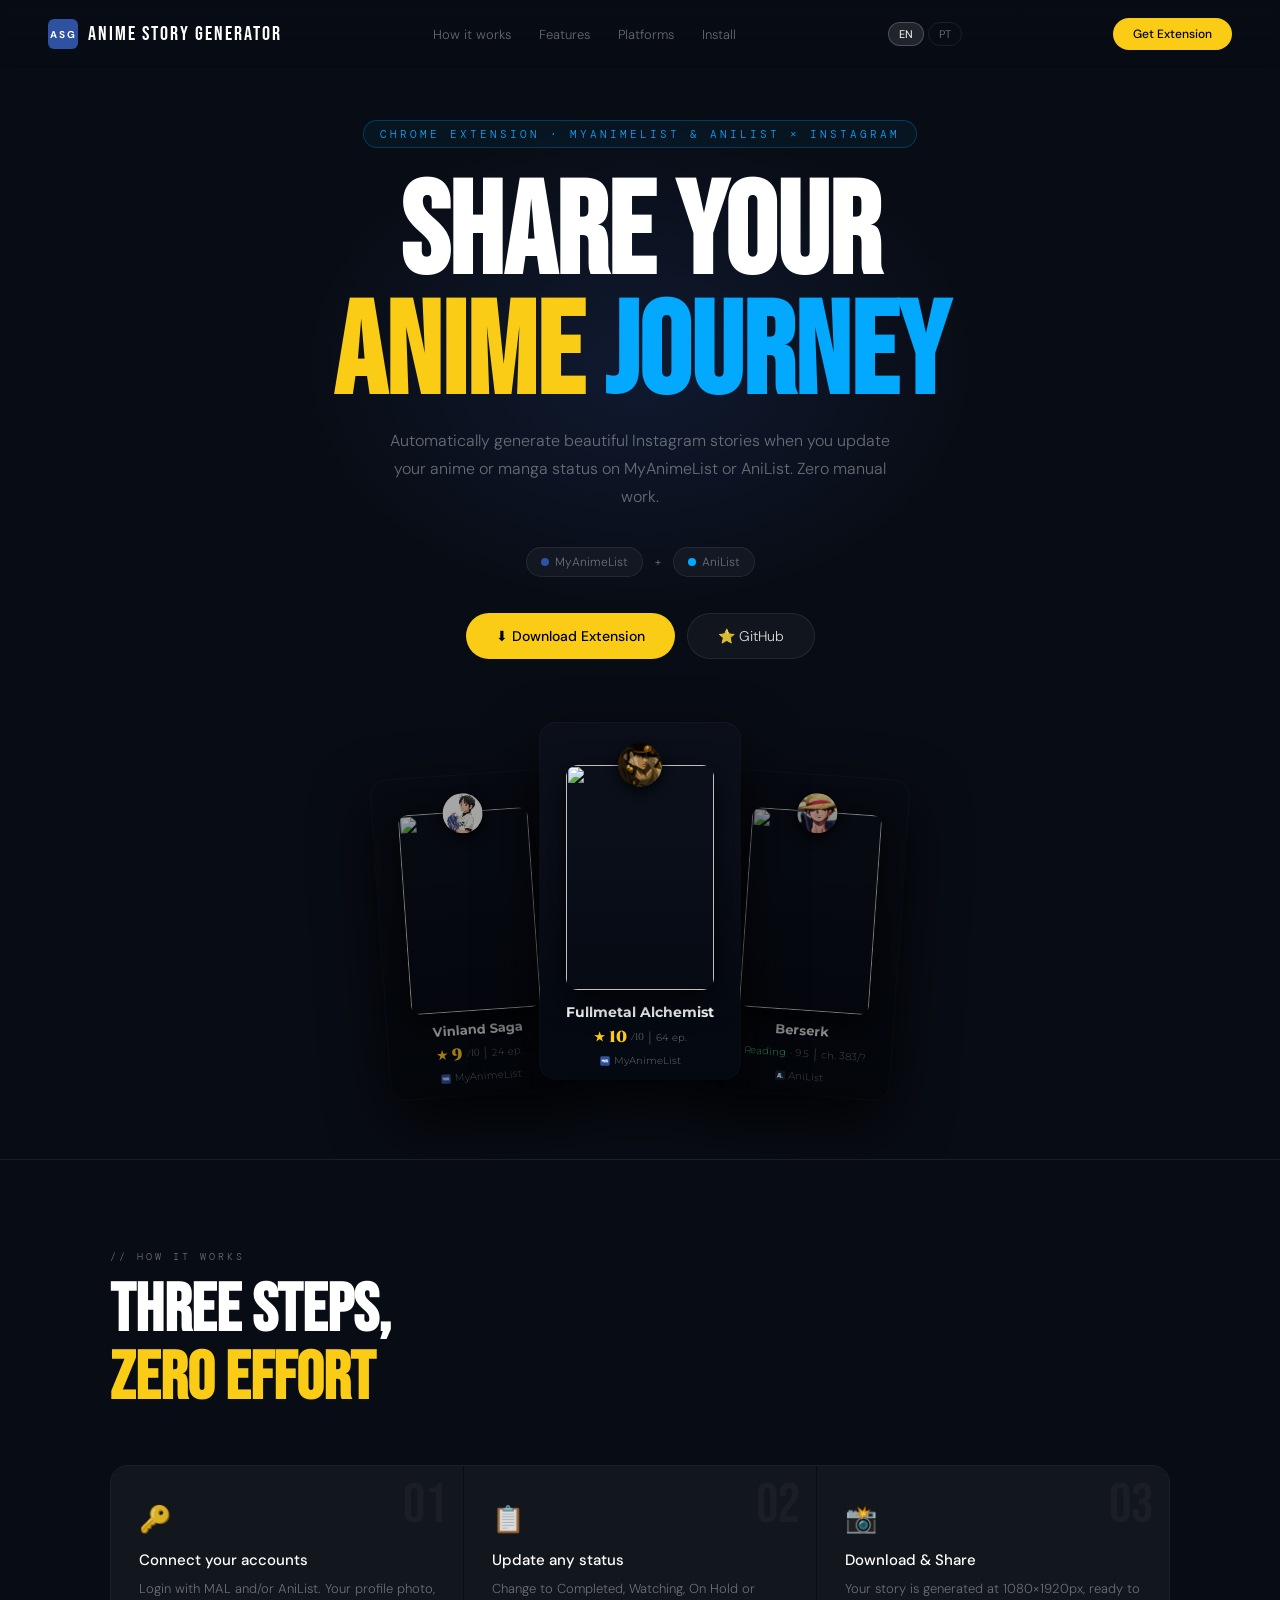
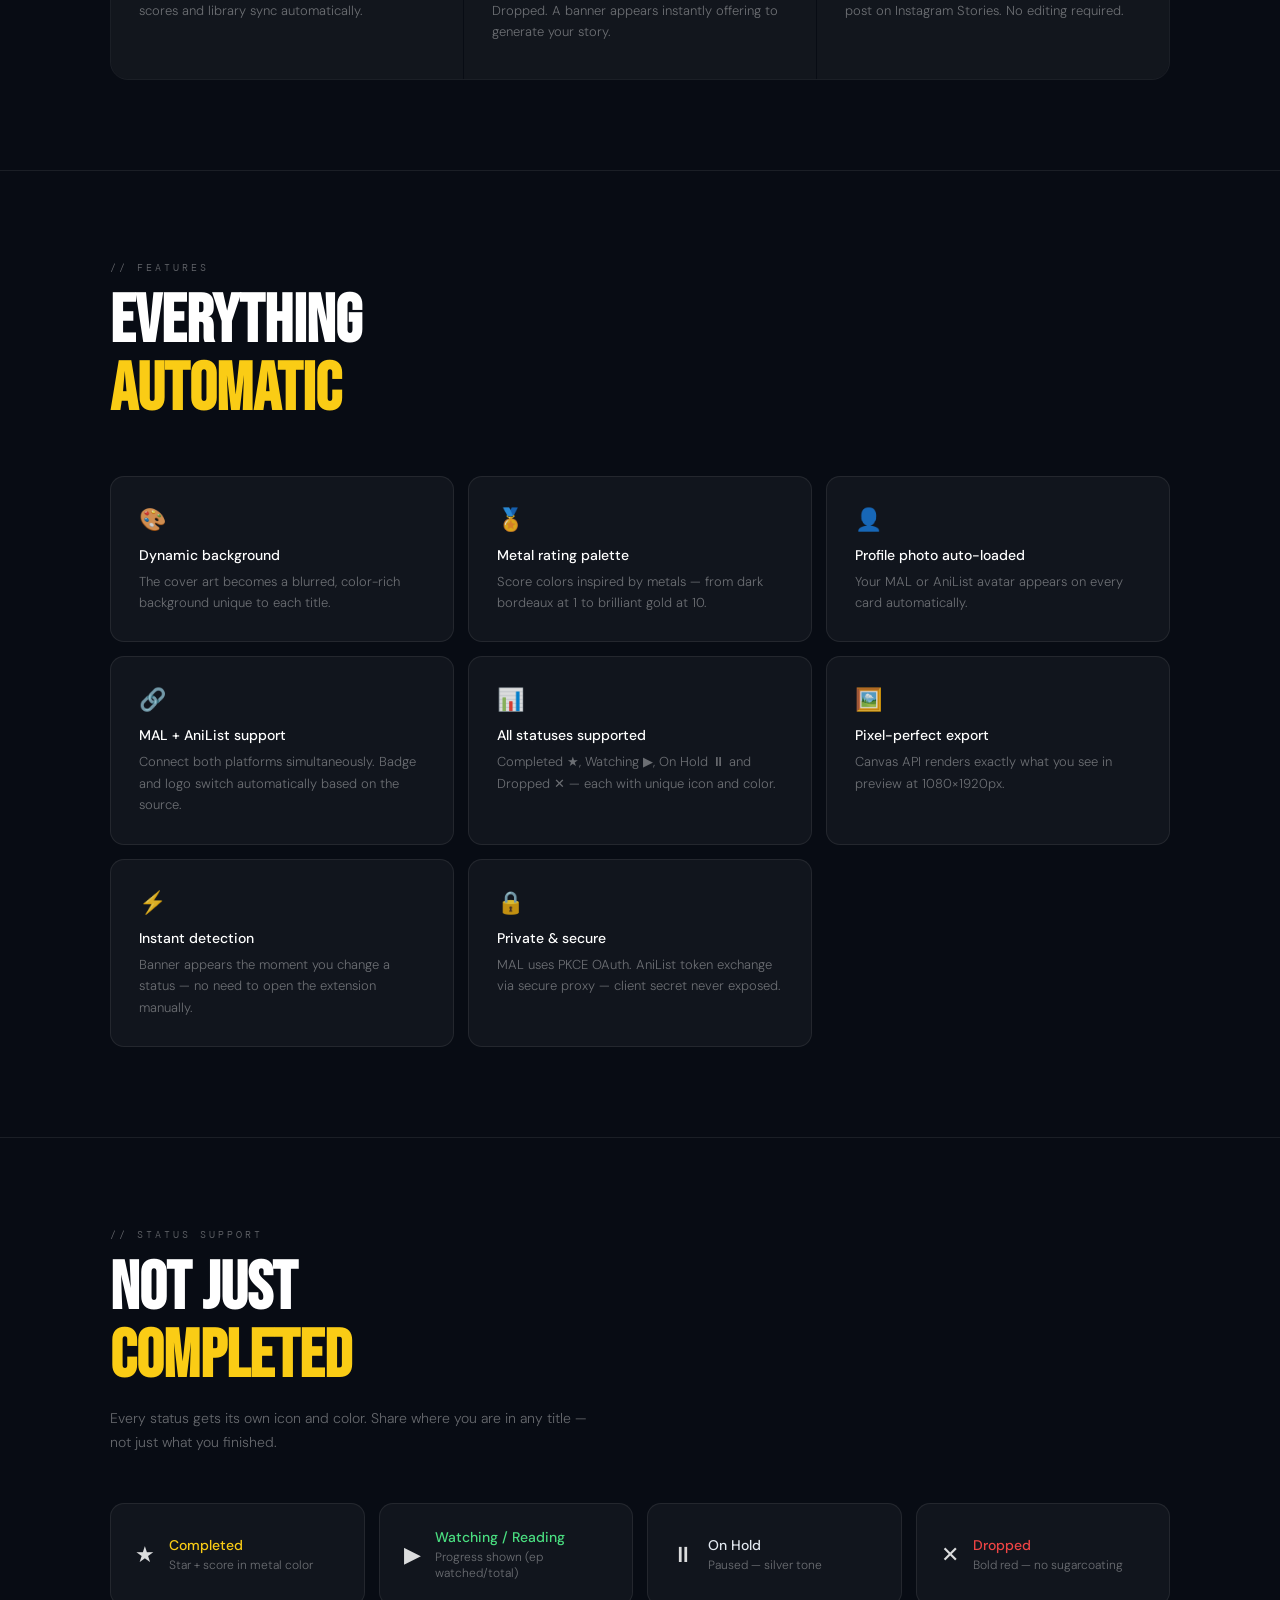
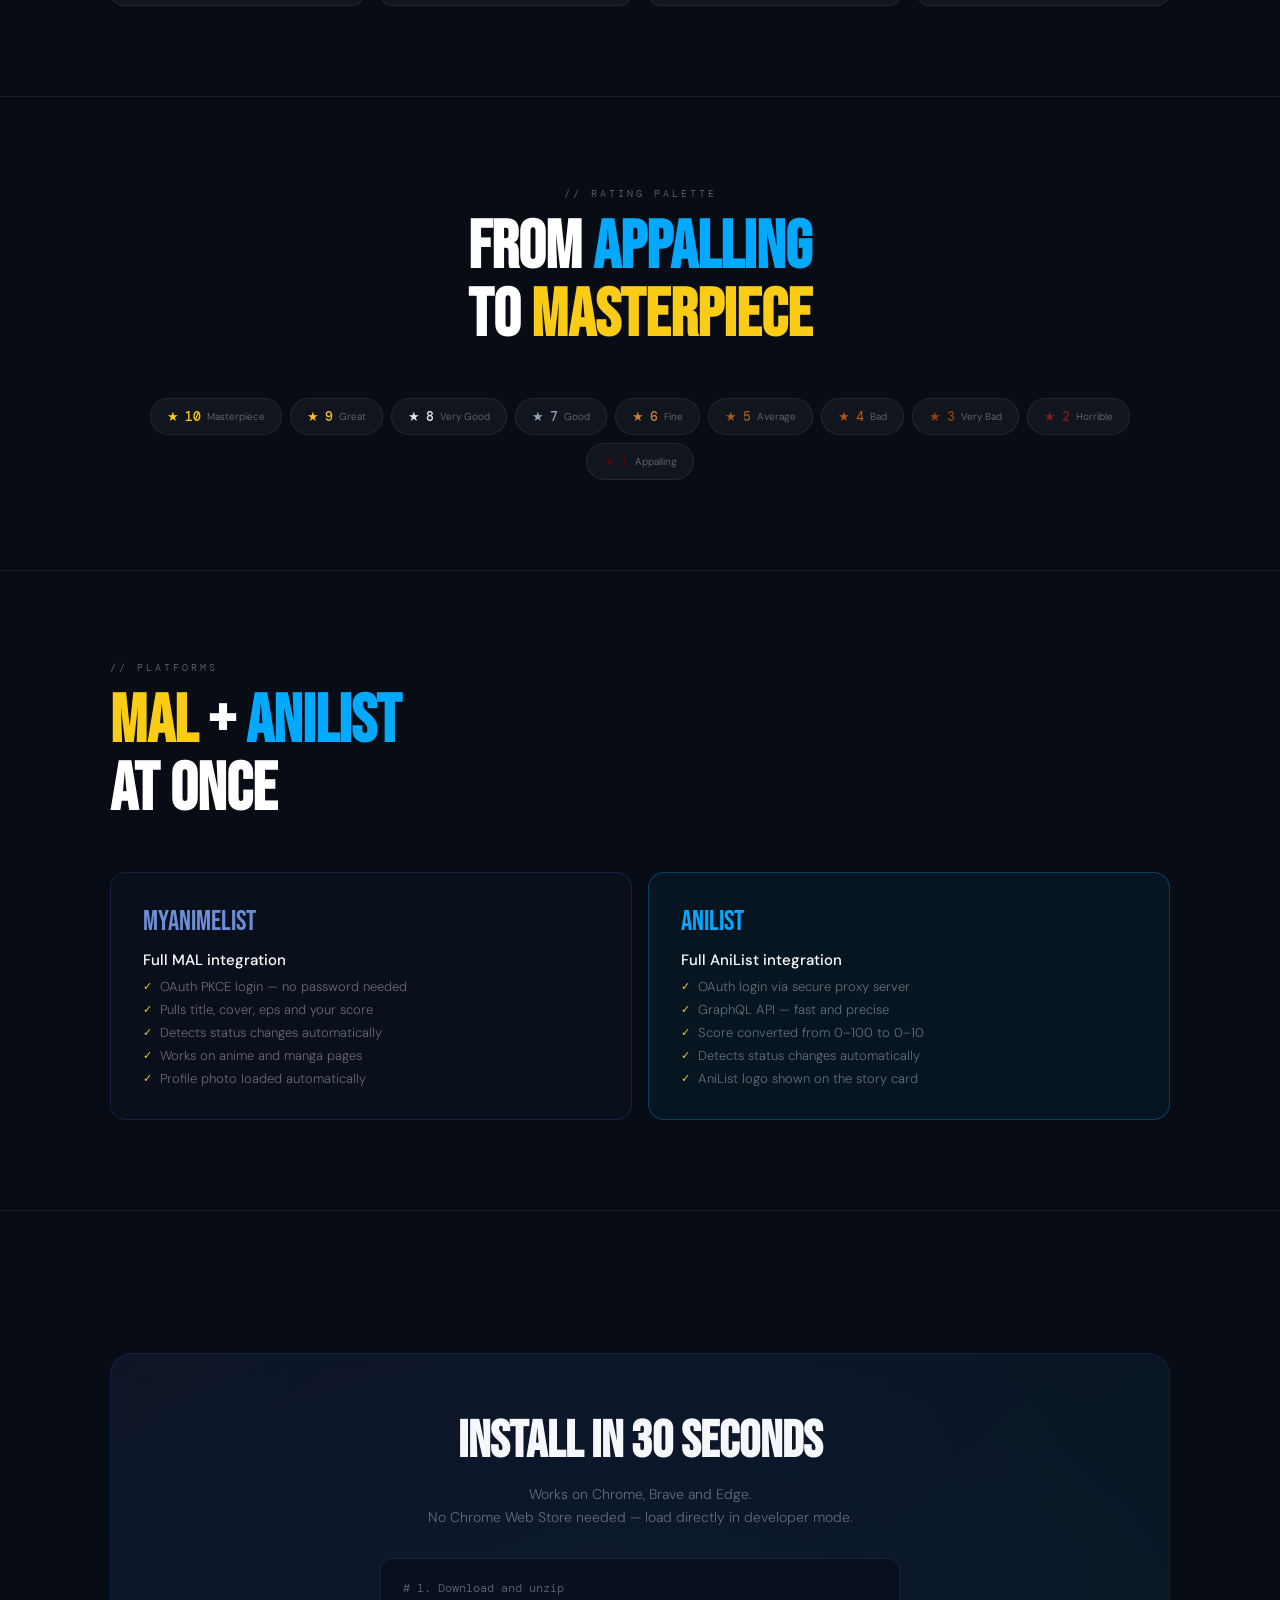
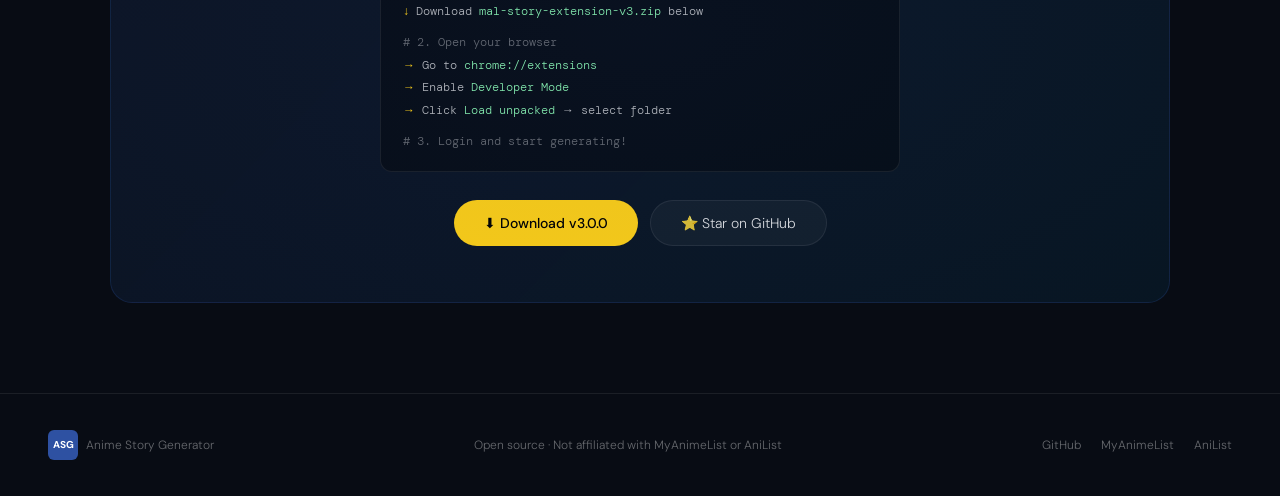
==== commit c85bf917: "add PT-BR support and language switcher" ====
--- a/index.html
+++ b/index.html
@@ -3,7 +3,7 @@
 <head>
 <meta charset="UTF-8" />
 <meta name="viewport" content="width=device-width, initial-scale=1.0" />
-<title>Anime Story Generator — Share your anime journey</title>
+<title>Anime <span data-lang="en">Story Generator</span><span data-lang="pt">Story Generator</span> — Share your anime journey</title>
 <meta name="description" content="Chrome extension that automatically generates Instagram stories when you complete an anime or manga on MyAnimeList or AniList." />
 <link rel="preconnect" href="https://fonts.googleapis.com" />
 <link href="https://fonts.googleapis.com/css2?family=Bebas+Neue&family=Cinzel:wght@900&family=DM+Sans:wght@300;400;500&family=DM+Mono:wght@400;500&family=Montserrat:wght@400;700&display=swap" rel="stylesheet" />
@@ -168,9 +168,20 @@
     .install-box { padding: 36px 20px; }
     footer { flex-direction: column; align-items: flex-start; padding: 28px 20px; }
   }
+
+  .lang-switcher { display:flex; gap:4px; align-items:center; }
+  .lang-btn { background:none; border:1px solid var(--border); color:var(--muted); font-size:11px; font-family:'DM Sans',sans-serif; padding:4px 10px; border-radius:12px; cursor:pointer; transition:all 0.2s; }
+  .lang-btn.active { background:rgba(255,255,255,0.1); color:#fff; border-color:rgba(255,255,255,0.2); }
+  .lang-btn:hover { color:#fff; }
+  [data-lang] { display:none; }
+  .lang-en [data-lang="en"] { display:inherit; }
+  .lang-pt [data-lang="pt"] { display:inherit; }
+  span[data-lang], div[data-lang], a[data-lang], li[data-lang] { display:inline; }
+  .lang-en span[data-lang="pt"], .lang-en div[data-lang="pt"] { display:none; }
+  .lang-pt span[data-lang="en"], .lang-pt div[data-lang="en"] { display:none; }
 </style>
 </head>
-<body>
+<body class="lang-en">
 
 <nav>
   <a href="#" class="nav-logo">
@@ -178,21 +189,25 @@
     Anime Story Generator
   </a>
   <div class="nav-links">
-    <a href="#how" class="nav-link">How it works</a>
-    <a href="#features" class="nav-link">Features</a>
-    <a href="#platforms" class="nav-link">Platforms</a>
-    <a href="#install" class="nav-link">Install</a>
-  </div>
-  <a href="#install" class="nav-cta">Get Extension</a>
+    <a href="#how" class="nav-link"><span data-lang="en">How it works</span><span data-lang="pt">Como funciona</span></a>
+    <a href="#features" class="nav-link"><span data-lang="en">Features</span><span data-lang="pt">Funcionalidades</span></a>
+    <a href="#platforms" class="nav-link"><span data-lang="en">Platforms</span><span data-lang="pt">Plataformas</span></a>
+    <a href="#install" class="nav-link"><span data-lang="en">Install</span><span data-lang="pt">Instalar</span></a>
+  </div>
+  <div class="lang-switcher">
+      <button class="lang-btn active" onclick="setLang('en')">EN</button>
+      <button class="lang-btn" onclick="setLang('pt')">PT</button>
+    </div>
+    <a href="#install" class="nav-cta"><span data-lang="en">Get Extension</span><span data-lang="pt">Baixar</span></a>
 </nav>
 
 <!-- HERO -->
 <section class="hero">
-  <div class="eyebrow">Chrome Extension · MyAnimeList & AniList × Instagram</div>
+  <div class="eyebrow"><span data-lang="en">Chrome Extension · MyAnimeList & AniList × Instagram</span><span data-lang="pt">Extensão Chrome · MyAnimeList & AniList × Instagram</span></div>
   <h1 class="hero-title">
-    SHARE YOUR<br/><span class="gold">ANIME</span> <span class="al">JOURNEY</span>
+    <span data-lang="en">SHARE YOUR<br/><span class="gold">ANIME</span> <span class="al">JOURNEY</span></span><span data-lang="pt">COMPARTILHE SUA<br/><span class="gold">JORNADA</span> <span class="al">ANIME</span></span>
   </h1>
-  <p class="hero-sub">Automatically generate beautiful Instagram stories when you update your anime or manga status on MyAnimeList or AniList. Zero manual work.</p>
+  <p class="hero-sub"><span data-lang="en">Automatically generate beautiful Instagram stories when you update your anime or manga status on MyAnimeList or AniList. Zero manual work.</span><span data-lang="pt">Gere stories incríveis para o Instagram automaticamente quando você atualiza seu status no MyAnimeList ou AniList. Zero trabalho manual.</span></p>
 
   <div class="platforms">
     <div class="platform-badge"><div class="platform-dot" style="background:#2e51a2;"></div> MyAnimeList</div>
@@ -256,27 +271,27 @@
 <section id="how">
   <div class="container">
     <div class="reveal">
-      <div class="section-label">// how it works</div>
-      <h2 class="section-title">THREE STEPS,<br/><span class="gold">ZERO EFFORT</span></h2>
+      <div class="section-label"><span data-lang="en">// how it works</span><span data-lang="pt">// como funciona</span></div>
+      <h2 class="section-title"><span data-lang="en">THREE STEPS,<br/><span class="gold">ZERO EFFORT</span></span><span data-lang="pt">TRÊS PASSOS,<br/><span class="gold">ZERO ESFORÇO</span></span></h2>
     </div>
     <div class="steps reveal">
       <div class="step">
         <span class="step-num">01</span>
         <div class="step-icon">🔑</div>
-        <div class="step-title">Connect your accounts</div>
-        <div class="step-desc">Login with MAL and/or AniList. Your profile photo, scores and library sync automatically.</div>
+        <div class="step-title"><span data-lang="en">Connect your accounts</span><span data-lang="pt">Conecte suas contas</span></div>
+        <div class="step-desc"><span data-lang="en">Login with MAL and/or AniList. Your profile photo, scores and library sync automatically.</span><span data-lang="pt">Entre com MAL e/ou AniList. Sua foto de perfil, notas e biblioteca sincronizam automaticamente.</span></div>
       </div>
       <div class="step">
         <span class="step-num">02</span>
         <div class="step-icon">📋</div>
-        <div class="step-title">Update any status</div>
-        <div class="step-desc">Change to Completed, Watching, On Hold or Dropped. A banner appears instantly offering to generate your story.</div>
+        <div class="step-title"><span data-lang="en">Update any status</span><span data-lang="pt">Atualize qualquer status</span></div>
+        <div class="step-desc"><span data-lang="en">Change to Completed, Watching, On Hold or Dropped. A banner appears instantly offering to generate your story.</span><span data-lang="pt">Mude para Completo, Assistindo, Em Pausa ou Abandonado. Um banner aparece instantaneamente oferecendo gerar seu story.</span></div>
       </div>
       <div class="step">
         <span class="step-num">03</span>
         <div class="step-icon">📸</div>
-        <div class="step-title">Download & Share</div>
-        <div class="step-desc">Your story is generated at 1080×1920px, ready to post on Instagram Stories. No editing required.</div>
+        <div class="step-title"><span data-lang="en">Download & Share</span><span data-lang="pt">Baixe e Compartilhe</span></div>
+        <div class="step-desc"><span data-lang="en">Your story is generated at 1080×1920px, ready to post on Instagram Stories. No editing required.</span><span data-lang="pt">Seu story é gerado em 1080×1920px, pronto para postar no Instagram Stories. Sem edição necessária.</span></div>
       </div>
     </div>
   </div>
@@ -288,49 +303,49 @@
 <section id="features">
   <div class="container">
     <div class="reveal">
-      <div class="section-label">// features</div>
-      <h2 class="section-title">EVERYTHING<br/><span class="gold">AUTOMATIC</span></h2>
+      <div class="section-label"><span data-lang="en">// features</span><span data-lang="pt">// funcionalidades</span></div>
+      <h2 class="section-title"><span data-lang="en">EVERYTHING<br/><span class="gold">AUTOMATIC</span></span><span data-lang="pt">TUDO<br/><span class="gold">AUTOMÁTICO</span></span></h2>
     </div>
     <div class="features-grid reveal">
       <div class="feat">
         <div class="feat-icon">🎨</div>
-        <div class="feat-title">Dynamic background</div>
-        <div class="feat-desc">The cover art becomes a blurred, color-rich background unique to each title.</div>
+        <div class="feat-title"><span data-lang="en">Dynamic background</span><span data-lang="pt">Fundo dinâmico</span></div>
+        <div class="feat-desc"><span data-lang="en">The cover art becomes a blurred, color-rich background unique to each title.</span><span data-lang="pt">A capa vira um fundo desfocado e colorido único para cada título.</span></div>
       </div>
       <div class="feat">
         <div class="feat-icon">🏅</div>
-        <div class="feat-title">Metal rating palette</div>
-        <div class="feat-desc">Score colors inspired by metals — from dark bordeaux at 1 to brilliant gold at 10.</div>
+        <div class="feat-title"><span data-lang="en">Metal rating palette</span><span data-lang="pt">Paleta de notas metálica</span></div>
+        <div class="feat-desc"><span data-lang="en">Score colors inspired by metals — from dark bordeaux at 1 to brilliant gold at 10.</span><span data-lang="pt">Cores de nota inspiradas em metais — do bordô escuro no 1 ao ouro brilhante no 10.</span></div>
       </div>
       <div class="feat">
         <div class="feat-icon">👤</div>
-        <div class="feat-title">Profile photo auto-loaded</div>
-        <div class="feat-desc">Your MAL or AniList avatar appears on every card automatically.</div>
+        <div class="feat-title"><span data-lang="en">Profile photo auto-loaded</span><span data-lang="pt">Foto de perfil automática</span></div>
+        <div class="feat-desc"><span data-lang="en">Your MAL or AniList avatar appears on every card automatically.</span><span data-lang="pt">Seu avatar do MAL ou AniList aparece em cada card automaticamente.</span></div>
       </div>
       <div class="feat">
         <div class="feat-icon">🔗</div>
-        <div class="feat-title">MAL + AniList support</div>
-        <div class="feat-desc">Connect both platforms simultaneously. Badge and logo switch automatically based on the source.</div>
+        <div class="feat-title"><span data-lang="en">MAL + AniList support</span><span data-lang="pt">Suporte MAL + AniList</span></div>
+        <div class="feat-desc"><span data-lang="en">Connect both platforms simultaneously. Badge and logo switch automatically based on the source.</span><span data-lang="pt">Conecte as duas plataformas ao mesmo tempo. O logo muda automaticamente de acordo com a fonte.</span></div>
       </div>
       <div class="feat">
         <div class="feat-icon">📊</div>
-        <div class="feat-title">All statuses supported</div>
-        <div class="feat-desc">Completed ★, Watching ▶, On Hold ⏸ and Dropped ✕ — each with unique icon and color.</div>
+        <div class="feat-title"><span data-lang="en">All statuses supported</span><span data-lang="pt">Todos os status suportados</span></div>
+        <div class="feat-desc"><span data-lang="en">Completed ★, Watching ▶, On Hold ⏸ and Dropped ✕ — each with unique icon and color.</span><span data-lang="pt">Completo ★, Assistindo ▶, Em Pausa ⏸ e Abandonado ✕ — cada um com ícone e cor únicos.</span></div>
       </div>
       <div class="feat">
         <div class="feat-icon">🖼️</div>
-        <div class="feat-title">Pixel-perfect export</div>
-        <div class="feat-desc">Canvas API renders exactly what you see in preview at 1080×1920px.</div>
+        <div class="feat-title"><span data-lang="en">Pixel-perfect export</span><span data-lang="pt">Export perfeito</span></div>
+        <div class="feat-desc"><span data-lang="en">Canvas API renders exactly what you see in preview at 1080×1920px.</span><span data-lang="pt">A Canvas API renderiza exatamente o que você vê na prévia em 1080×1920px.</span></div>
       </div>
       <div class="feat">
         <div class="feat-icon">⚡</div>
-        <div class="feat-title">Instant detection</div>
-        <div class="feat-desc">Banner appears the moment you change a status — no need to open the extension manually.</div>
+        <div class="feat-title"><span data-lang="en">Instant detection</span><span data-lang="pt">Detecção instantânea</span></div>
+        <div class="feat-desc"><span data-lang="en">Banner appears the moment you change a status — no need to open the extension manually.</span><span data-lang="pt">O banner aparece no momento em que você muda um status — sem precisar abrir a extensão.</span></div>
       </div>
       <div class="feat">
         <div class="feat-icon">🔒</div>
-        <div class="feat-title">Private & secure</div>
-        <div class="feat-desc">MAL uses PKCE OAuth. AniList token exchange via secure proxy — client secret never exposed.</div>
+        <div class="feat-title"><span data-lang="en">Private & secure</span><span data-lang="pt">Privado e seguro</span></div>
+        <div class="feat-desc"><span data-lang="en">MAL uses PKCE OAuth. AniList token exchange via secure proxy — client secret never exposed.</span><span data-lang="pt">MAL usa PKCE OAuth. AniList troca token via proxy seguro — o client secret nunca é exposto.</span></div>
       </div>
     </div>
   </div>
@@ -342,26 +357,26 @@
 <section>
   <div class="container">
     <div class="reveal">
-      <div class="section-label">// status support</div>
-      <h2 class="section-title">NOT JUST<br/><span class="gold">COMPLETED</span></h2>
-      <p style="color:var(--muted);font-size:14px;max-width:480px;line-height:1.7;">Every status gets its own icon and color. Share where you are in any title — not just what you finished.</p>
+      <div class="section-label"><span data-lang="en">// status support</span><span data-lang="pt">// status suportados</span></div>
+      <h2 class="section-title"><span data-lang="en">NOT JUST<br/><span class="gold">COMPLETED</span></span><span data-lang="pt">NÃO SÓ<br/><span class="gold">COMPLETO</span></span></h2>
+      <p style="color:var(--muted);font-size:14px;max-width:480px;line-height:1.7;"><span data-lang="en">Every status gets its own icon and color. Share where you are in any title — not just what you finished.</span><span data-lang="pt">Cada status tem seu próprio ícone e cor. Compartilhe onde está em qualquer título — não só o que terminou.</span></p>
     </div>
     <div class="status-grid reveal">
       <div class="status-card">
         <div class="status-icon">★</div>
-        <div><div class="status-name" style="color:#facc15;">Completed</div><div class="status-desc">Star + score in metal color</div></div>
+        <div><div class="status-name" style="color:#facc15;">Completed</div><div class="status-desc"><span data-lang="en">Star + score in metal color</span><span data-lang="pt">Estrela + nota em cor metálica</span></div></div>
       </div>
       <div class="status-card">
         <div class="status-icon">▶</div>
-        <div><div class="status-name" style="color:#4ade80;">Watching / Reading</div><div class="status-desc">Progress shown (ep watched/total)</div></div>
+        <div><div class="status-name" style="color:#4ade80;">Watching / Reading</div><div class="status-desc"><span data-lang="en">Progress shown (ep watched/total)</span><span data-lang="pt">Progresso exibido (ep assistidos/total)</span></div></div>
       </div>
       <div class="status-card">
         <div class="status-icon">⏸</div>
-        <div><div class="status-name" style="color:#e2e8f0;">On Hold</div><div class="status-desc">Paused — silver tone</div></div>
+        <div><div class="status-name" style="color:#e2e8f0;">On Hold</div><div class="status-desc"><span data-lang="en">Paused — silver tone</span><span data-lang="pt">Pausado — tom prata</span></div></div>
       </div>
       <div class="status-card">
         <div class="status-icon">✕</div>
-        <div><div class="status-name" style="color:#ef4444;">Dropped</div><div class="status-desc">Bold red — no sugarcoating</div></div>
+        <div><div class="status-name" style="color:#ef4444;">Dropped</div><div class="status-desc"><span data-lang="en">Bold red — no sugarcoating</span><span data-lang="pt">Vermelho forte — sem eufemismos</span></div></div>
       </div>
     </div>
   </div>
@@ -373,8 +388,8 @@
 <section>
   <div class="container" style="text-align:center;">
     <div class="reveal">
-      <div class="section-label">// rating palette</div>
-      <h2 class="section-title">FROM <span class="al">APPALLING</span><br/>TO <span class="gold">MASTERPIECE</span></h2>
+      <div class="section-label"><span data-lang="en">// rating palette</span><span data-lang="pt">// paleta de notas</span></div>
+      <h2 class="section-title"><span data-lang="en">FROM <span class="al">APPALLING</span><br/>TO <span class="gold">MASTERPIECE</span></span><span data-lang="pt">DO <span class="al">HORRÍVEL</span><br/>AO <span class="gold">OBRA-PRIMA</span></span></h2>
     </div>
     <div class="ratings-showcase reveal">
       <div class="ratings-row">
@@ -399,30 +414,30 @@
 <section id="platforms">
   <div class="container">
     <div class="reveal">
-      <div class="section-label">// platforms</div>
-      <h2 class="section-title"><span class="gold">MAL</span> + <span class="al">ANILIST</span><br/>AT ONCE</h2>
+      <div class="section-label"><span data-lang="en">// platforms</span><span data-lang="pt">// plataformas</span></div>
+      <h2 class="section-title"><span data-lang="en"><span class="gold">MAL</span> + <span class="al">ANILIST</span><br/>AT ONCE</span><span data-lang="pt"><span class="gold">MAL</span> + <span class="al">ANILIST</span><br/>AO MESMO TEMPO</span></h2>
     </div>
     <div class="platforms-grid reveal">
       <div class="platform-card mal">
         <div class="platform-logo mal">MyAnimeList</div>
-        <div class="platform-title">Full MAL integration</div>
+        <div class="platform-title"><span data-lang="en">Full MAL integration</span><span data-lang="pt">Integração completa MAL</span></div>
         <ul class="platform-list">
-          <li>OAuth PKCE login — no password needed</li>
-          <li>Pulls title, cover, eps and your score</li>
-          <li>Detects status changes automatically</li>
-          <li>Works on anime and manga pages</li>
-          <li>Profile photo loaded automatically</li>
+          <li><span data-lang="en">OAuth PKCE login — no password needed</span><span data-lang="pt">Login OAuth PKCE — sem senha necessária</span></li>
+          <li><span data-lang="en">Pulls title, cover, eps and your score</span><span data-lang="pt">Puxa título, capa, eps e sua nota</span></li>
+          <li><span data-lang="en">Detects status changes automatically</span><span data-lang="pt">Detecta mudanças de status automaticamente</span></li>
+          <li><span data-lang="en">Works on anime and manga pages</span><span data-lang="pt">Funciona em páginas de anime e mangá</span></li>
+          <li><span data-lang="en">Profile photo loaded automatically</span><span data-lang="pt">Foto de perfil carregada automaticamente</span></li>
         </ul>
       </div>
       <div class="platform-card al">
         <div class="platform-logo al">AniList</div>
-        <div class="platform-title">Full AniList integration</div>
+        <div class="platform-title"><span data-lang="en">Full AniList integration</span><span data-lang="pt">Integração completa AniList</span></div>
         <ul class="platform-list">
-          <li>OAuth login via secure proxy server</li>
-          <li>GraphQL API — fast and precise</li>
-          <li>Score converted from 0–100 to 0–10</li>
+          <li><span data-lang="en">OAuth login via secure proxy server</span><span data-lang="pt">Login OAuth via servidor proxy seguro</span></li>
+          <li><span data-lang="en">GraphQL API — fast and precise</span><span data-lang="pt">API GraphQL — rápida e precisa</span></li>
+          <li><span data-lang="en">Score converted from 0–100 to 0–10</span><span data-lang="pt">Nota convertida de 0–100 para 0–10</span></li>
           <li>Detects status changes automatically</li>
-          <li>AniList logo shown on the story card</li>
+          <li><span data-lang="en">AniList logo shown on the story card</span><span data-lang="pt">Logo AniList exibido no card do story</span></li>
         </ul>
       </div>
     </div>
@@ -435,8 +450,8 @@
 <section id="install">
   <div class="container">
     <div class="install-box reveal">
-      <h2 class="install-title">INSTALL IN 30 SECONDS</h2>
-      <p class="install-sub">Works on Chrome, Brave and Edge.<br/>No Chrome Web Store needed — load directly in developer mode.</p>
+      <h2 class="install-title"><span data-lang="en">INSTALL IN 30 SECONDS</span><span data-lang="pt">INSTALE EM 30 SEGUNDOS</span></h2>
+      <p class="install-sub"><span data-lang="en">Works on Chrome, Brave and Edge.<br/>No Chrome Web Store needed — load directly in developer mode.</span><span data-lang="pt">Funciona no Chrome, Brave e Edge.<br/>Sem Chrome Web Store — carregue direto no modo desenvolvedor.</span></p>
       <div class="code-block">
         <div><span class="c"># 1. Download and unzip</span></div>
         <div><span class="cmd">↓</span> Download <span class="val">mal-story-extension-v3.zip</span> below</div>
@@ -447,8 +462,8 @@
         <div style="margin-top:8px;"><span class="c"># 3. Login and start generating!</span></div>
       </div>
       <div style="display:flex;gap:12px;justify-content:center;flex-wrap:wrap;">
-        <a href="https://github.com/Vltachi/mal-story-generator/releases/latest/download/mal-story-extension-v3.zip" class="btn-primary">⬇ Download v3.0.0</a>
-        <a href="https://github.com/Vltachi/mal-story-generator" class="btn-secondary" target="_blank">⭐ Star on GitHub</a>
+        <a href="https://github.com/Vltachi/mal-story-generator/releases/latest/download/mal-story-extension-v3.zip" class="btn-primary"><span data-lang="en">⬇ Download v3.0.0</span><span data-lang="pt">⬇ Baixar v3.0.0</span></a>
+        <a href="https://github.com/Vltachi/mal-story-generator" class="btn-secondary" target="_blank"><span data-lang="en">⭐ Star on GitHub</span><span data-lang="pt">⭐ Star no GitHub</span></a>
       </div>
     </div>
   </div>
@@ -459,7 +474,7 @@
     <div class="nav-sq">ASG</div>
     <span class="footer-txt">Anime Story Generator</span>
   </a>
-  <span class="footer-txt">Open source · Not affiliated with MyAnimeList or AniList</span>
+  <span class="footer-txt"><span data-lang="en">Open source · Not affiliated with MyAnimeList or AniList</span><span data-lang="pt">Open source · Não afiliado ao MyAnimeList ou AniList</span></span>
   <div class="footer-links">
     <a href="https://github.com/Vltachi/mal-story-generator" class="footer-link" target="_blank">GitHub</a>
     <a href="https://myanimelist.net" class="footer-link" target="_blank">MyAnimeList</a>
@@ -474,5 +489,19 @@
   }, { threshold: 0.1 });
   reveals.forEach(el => obs.observe(el));
 </script>
+
+<script>
+function setLang(lang) {
+  document.body.className = 'lang-' + lang;
+  document.querySelectorAll('.lang-btn').forEach(function(b) {
+    b.classList.toggle('active', b.textContent.toLowerCase() === lang);
+  });
+  localStorage.setItem('lang', lang);
+}
+(function() {
+  var saved = localStorage.getItem('lang');
+  if (saved) setLang(saved);
+})();
+</script>
 </body>
 </html>
